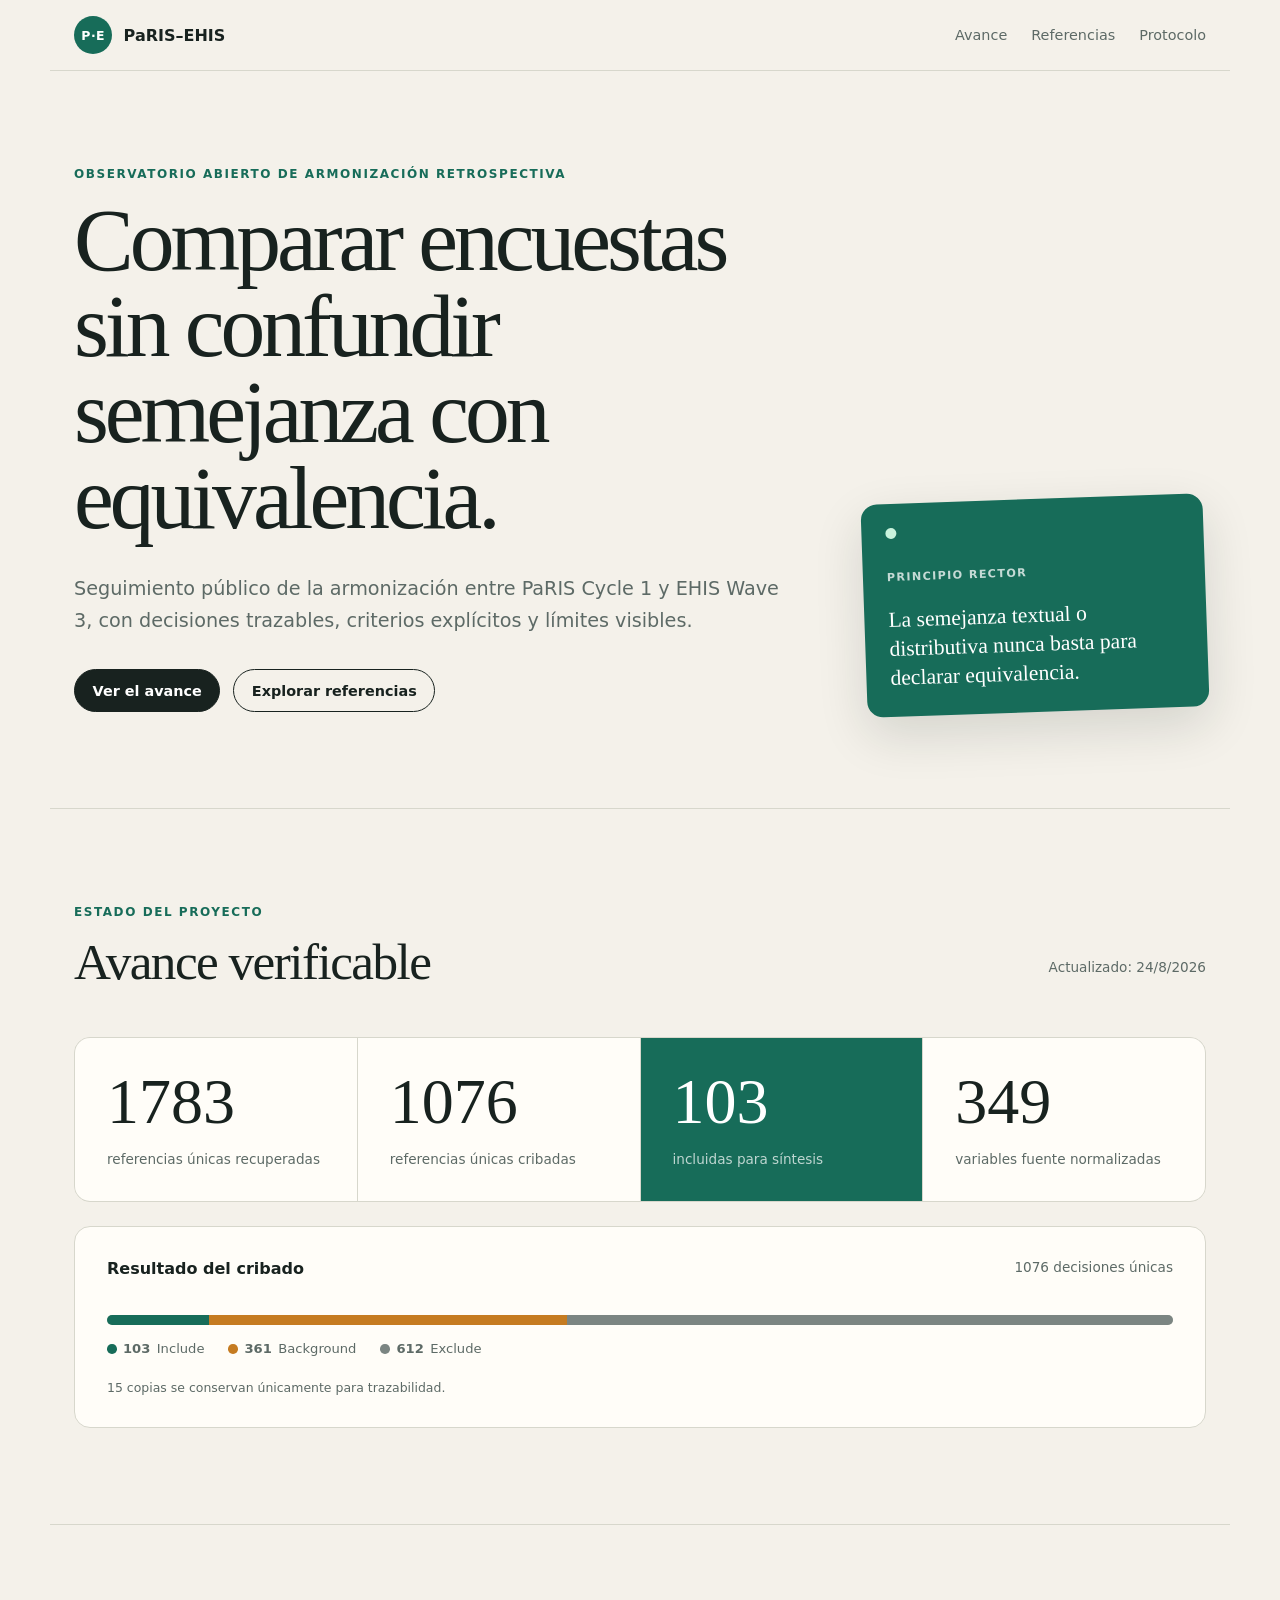
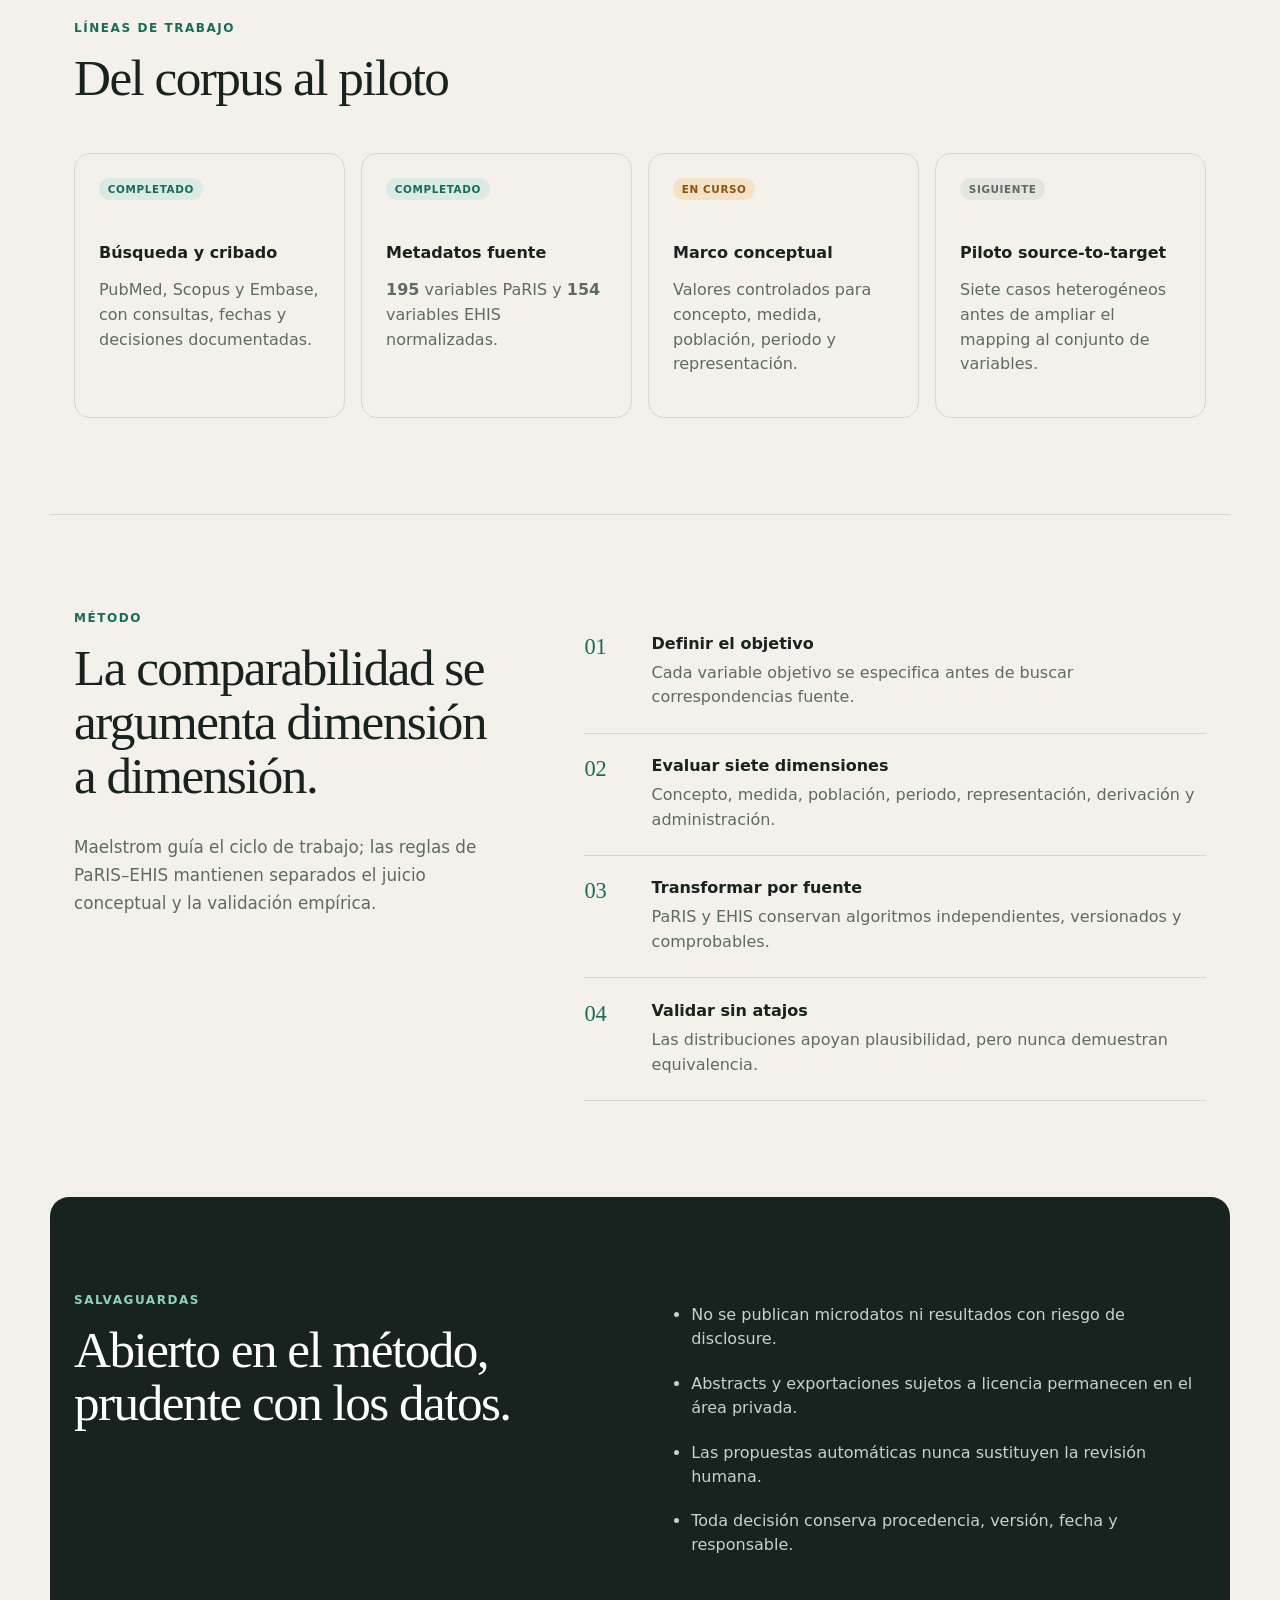
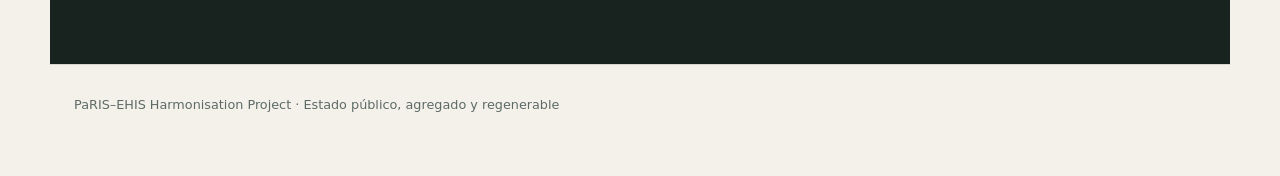
==== website/index.html @ a45a27b6 "feat: integrate multidatabase screening and review portal" ====
<!doctype html>
<html lang="es">
<head>
  <meta charset="utf-8">
  <meta name="viewport" content="width=device-width, initial-scale=1">
  <meta name="description" content="Avance público del proyecto de armonización retrospectiva PaRIS–EHIS.">
  <title>PaRIS–EHIS · Armonización retrospectiva</title>
  <link rel="icon" href="favicon.svg" type="image/svg+xml">
  <link rel="stylesheet" href="styles.css">
</head>
<body>
  <header class="site-header">
    <a class="brand" href="index.html" aria-label="PaRIS–EHIS, inicio">
      <span class="brand-mark">P·E</span>
      <span>PaRIS–EHIS</span>
    </a>
    <nav aria-label="Navegación principal">
      <a href="#avance">Avance</a>
      <a href="referencias.html">Referencias</a>
      <a href="protocolo.html">Protocolo</a>
    </nav>
  </header>

  <main>
    <section class="hero">
      <div>
        <p class="eyebrow">Observatorio abierto de armonización retrospectiva</p>
        <h1>Comparar encuestas sin confundir semejanza con equivalencia.</h1>
        <p class="lead">Seguimiento público de la armonización entre PaRIS Cycle 1 y EHIS Wave 3, con decisiones trazables, criterios explícitos y límites visibles.</p>
        <div class="hero-actions">
          <a class="button primary" href="#avance">Ver el avance</a>
          <a class="button secondary" href="referencias.html">Explorar referencias</a>
        </div>
      </div>
      <aside class="principle-card" aria-label="Principio rector">
        <span class="status-dot" aria-hidden="true"></span>
        <p class="card-label">Principio rector</p>
        <p>La semejanza textual o distributiva nunca basta para declarar equivalencia.</p>
      </aside>
    </section>

    <section class="section" id="avance">
      <div class="section-heading">
        <div>
          <p class="eyebrow">Estado del proyecto</p>
          <h2>Avance verificable</h2>
        </div>
        <p class="updated">Actualizado: <time id="updated">—</time></p>
      </div>

      <div class="metric-grid">
        <article class="metric"><span id="retrieved">—</span><p>referencias únicas recuperadas</p></article>
        <article class="metric"><span id="screened">—</span><p>referencias únicas cribadas</p></article>
        <article class="metric accent"><span id="included">—</span><p>incluidas para síntesis</p></article>
        <article class="metric"><span id="metadata-total">—</span><p>variables fuente normalizadas</p></article>
      </div>

      <article class="flow-card">
        <div class="flow-header">
          <h3>Resultado del cribado</h3>
          <span id="screening-total">—</span>
        </div>
        <div class="bar" role="img" aria-label="Distribución de decisiones">
          <span id="bar-include" class="bar-include"></span><span id="bar-background" class="bar-background"></span><span id="bar-exclude" class="bar-exclude"></span>
        </div>
        <div class="legend">
          <span><i class="include"></i><strong id="include-count">—</strong> Include</span>
          <span><i class="background"></i><strong id="background-count">—</strong> Background</span>
          <span><i class="exclude"></i><strong id="exclude-count">—</strong> Exclude</span>
        </div>
        <p class="fine-print"><span id="duplicate-count">—</span> copias se conservan únicamente para trazabilidad.</p>
      </article>
    </section>

    <section class="section">
      <div class="section-heading">
        <div>
          <p class="eyebrow">Líneas de trabajo</p>
          <h2>Del corpus al piloto</h2>
        </div>
      </div>
      <div class="workstreams">
        <article><span class="tag done">Completado</span><h3>Búsqueda y cribado</h3><p>PubMed, Scopus y Embase, con consultas, fechas y decisiones documentadas.</p></article>
        <article><span class="tag done">Completado</span><h3>Metadatos fuente</h3><p><strong id="paris-vars">—</strong> variables PaRIS y <strong id="ehis-vars">—</strong> variables EHIS normalizadas.</p></article>
        <article><span class="tag active">En curso</span><h3>Marco conceptual</h3><p>Valores controlados para concepto, medida, población, periodo y representación.</p></article>
        <article><span class="tag next">Siguiente</span><h3>Piloto source-to-target</h3><p>Siete casos heterogéneos antes de ampliar el mapping al conjunto de variables.</p></article>
      </div>
    </section>

    <section class="section split-section">
      <div>
        <p class="eyebrow">Método</p>
        <h2>La comparabilidad se argumenta dimensión a dimensión.</h2>
        <p class="lead compact">Maelstrom guía el ciclo de trabajo; las reglas de PaRIS–EHIS mantienen separados el juicio conceptual y la validación empírica.</p>
      </div>
      <ol class="method-list">
        <li><span>01</span><div><h3>Definir el objetivo</h3><p>Cada variable objetivo se especifica antes de buscar correspondencias fuente.</p></div></li>
        <li><span>02</span><div><h3>Evaluar siete dimensiones</h3><p>Concepto, medida, población, periodo, representación, derivación y administración.</p></div></li>
        <li><span>03</span><div><h3>Transformar por fuente</h3><p>PaRIS y EHIS conservan algoritmos independientes, versionados y comprobables.</p></div></li>
        <li><span>04</span><div><h3>Validar sin atajos</h3><p>Las distribuciones apoyan plausibilidad, pero nunca demuestran equivalencia.</p></div></li>
      </ol>
    </section>

    <section class="section safeguards">
      <div>
        <p class="eyebrow">Salvaguardas</p>
        <h2>Abierto en el método, prudente con los datos.</h2>
      </div>
      <ul>
        <li>No se publican microdatos ni resultados con riesgo de disclosure.</li>
        <li>Abstracts y exportaciones sujetos a licencia permanecen en el área privada.</li>
        <li>Las propuestas automáticas nunca sustituyen la revisión humana.</li>
        <li>Toda decisión conserva procedencia, versión, fecha y responsable.</li>
      </ul>
    </section>
  </main>

  <footer>PaRIS–EHIS Harmonisation Project · Estado público, agregado y regenerable</footer>
  <script src="app.js"></script>
</body>
</html>
---- website/styles.css ----
:root {
  --ink: #18221f;
  --muted: #5d6a66;
  --paper: #f4f1ea;
  --surface: #fffdf8;
  --line: #d7d7cc;
  --green: #176c59;
  --green-soft: #d9ebe4;
  --amber: #c57b21;
  --slate: #7b8582;
  --max: 1180px;
}
* { box-sizing: border-box; }
html { scroll-behavior: smooth; }
body { margin: 0; color: var(--ink); background: var(--paper); font-family: Inter, ui-sans-serif, system-ui, -apple-system, BlinkMacSystemFont, "Segoe UI", sans-serif; }
a { color: inherit; }
.site-header { position: sticky; top: 0; z-index: 10; display: flex; align-items: center; justify-content: space-between; max-width: var(--max); margin: 0 auto; padding: 1rem 1.5rem; background: rgb(244 241 234 / .94); backdrop-filter: blur(12px); border-bottom: 1px solid var(--line); }
.brand { display: flex; gap: .7rem; align-items: center; font-weight: 750; text-decoration: none; }
.brand-mark { display: grid; place-items: center; width: 2.4rem; aspect-ratio: 1; color: white; background: var(--green); border-radius: 50%; font-size: .78rem; letter-spacing: .04em; }
nav { display: flex; gap: 1.5rem; }
nav a { color: var(--muted); text-decoration: none; font-size: .9rem; }
nav a:hover, nav a:focus-visible { color: var(--green); }
nav a[aria-current="page"] { color: var(--green); font-weight: 750; }
main, footer { max-width: var(--max); margin: 0 auto; }
.hero { min-height: 640px; display: grid; grid-template-columns: minmax(0, 1.7fr) minmax(260px, .8fr); gap: 4rem; align-items: center; padding: 6rem 1.5rem; }
.eyebrow { margin: 0 0 1rem; color: var(--green); font-size: .75rem; font-weight: 800; letter-spacing: .13em; text-transform: uppercase; }
h1 { max-width: 850px; margin: 0; font-family: Georgia, "Times New Roman", serif; font-size: clamp(3rem, 7vw, 6.7rem); font-weight: 500; line-height: .96; letter-spacing: -.045em; }
h2 { margin: 0; font-family: Georgia, "Times New Roman", serif; font-size: clamp(2.2rem, 4vw, 4rem); font-weight: 500; line-height: 1.05; letter-spacing: -.03em; }
h3 { margin: 0 0 .5rem; font-size: 1rem; }
.lead { max-width: 720px; margin: 2rem 0; color: var(--muted); font-size: 1.2rem; line-height: 1.65; }
.lead.compact { font-size: 1.05rem; }
.hero-actions { display: flex; gap: .8rem; flex-wrap: wrap; }
.button { padding: .8rem 1.1rem; border: 1px solid var(--ink); border-radius: 999px; font-size: .9rem; font-weight: 700; text-decoration: none; }
.button.primary { color: white; background: var(--ink); }
.button.secondary { background: transparent; }
.principle-card { align-self: end; padding: 1.5rem; background: var(--green); color: white; border-radius: 1rem; transform: rotate(-2deg); box-shadow: 0 18px 50px rgb(24 34 31 / .14); }
.principle-card p:last-child { margin-bottom: 0; font-family: Georgia, serif; font-size: 1.35rem; line-height: 1.35; }
.status-dot { display: block; width: .7rem; height: .7rem; background: #c9f3dd; border-radius: 50%; }
.card-label { margin-top: 2rem; font-size: .7rem; font-weight: 800; letter-spacing: .12em; text-transform: uppercase; opacity: .75; }
.section { padding: 6rem 1.5rem; border-top: 1px solid var(--line); }
.section-heading { display: flex; justify-content: space-between; align-items: end; gap: 2rem; margin-bottom: 3rem; }
.updated { color: var(--muted); font-size: .85rem; }
.metric-grid { display: grid; grid-template-columns: repeat(4, 1fr); gap: 1px; background: var(--line); border: 1px solid var(--line); border-radius: 1rem; overflow: hidden; }
.metric { padding: 2rem; background: var(--surface); }
.metric.accent { color: white; background: var(--green); }
.metric span { display: block; font-family: Georgia, serif; font-size: clamp(2.4rem, 5vw, 4.5rem); line-height: 1; }
.metric p { margin: 1rem 0 0; color: var(--muted); font-size: .85rem; line-height: 1.4; }
.metric.accent p { color: rgb(255 255 255 / .72); }
.flow-card { margin-top: 1.5rem; padding: 2rem; background: var(--surface); border: 1px solid var(--line); border-radius: 1rem; }
.flow-header, .legend { display: flex; justify-content: space-between; gap: 1rem; flex-wrap: wrap; }
.flow-header span { color: var(--muted); font-size: .85rem; }
.bar { display: flex; height: .65rem; margin: 1.8rem 0 1rem; overflow: hidden; background: var(--line); border-radius: 999px; }
.bar span { display: block; height: 100%; }
.bar-include { background: var(--green); }.bar-background { background: var(--amber); }.bar-exclude { background: var(--slate); }
.legend { justify-content: flex-start; gap: 1.5rem; color: var(--muted); font-size: .82rem; }
.legend span { display: flex; align-items: center; gap: .4rem; }.legend i { width: .6rem; height: .6rem; border-radius: 50%; }.legend .include { background: var(--green); }.legend .background { background: var(--amber); }.legend .exclude { background: var(--slate); }
.fine-print { margin: 1.5rem 0 0; color: var(--muted); font-size: .78rem; }
.workstreams { display: grid; grid-template-columns: repeat(4, 1fr); gap: 1rem; margin-top: 1.5rem; }
.strategy-list { display: grid; gap: 1rem; margin-top: 2rem; }
.strategy-card { padding: 1.5rem; background: var(--surface); border: 1px solid var(--line); border-radius: 1rem; }
.strategy-meta { display: flex; gap: .6rem; flex-wrap: wrap; margin-bottom: 1rem; color: var(--muted); font-size: .75rem; }
.strategy-card code { display: block; overflow-x: auto; padding: 1rem; background: #eef0eb; border-radius: .65rem; white-space: pre-wrap; color: #26342f; line-height: 1.5; }
.search-box { display: grid; gap: .4rem; color: var(--muted); font-size: .75rem; }
.search-box input { min-width: 260px; padding: .75rem 1rem; color: var(--ink); background: var(--surface); border: 1px solid var(--line); border-radius: 999px; font: inherit; }
.reference-controls { display: flex; gap: 1rem; align-items: end; flex-wrap: wrap; margin: 2rem 0; }
.reference-controls label { display: grid; gap: .4rem; color: var(--muted); font-size: .75rem; }
.reference-controls [hidden] { display: none; }
.reference-controls input, .reference-controls select { min-width: 190px; padding: .7rem .85rem; color: var(--ink); background: var(--surface); border: 1px solid var(--line); border-radius: .6rem; font: inherit; }
.reference-controls .search-control { flex: 1 1 340px; }
.reference-controls .search-control input { width: 100%; }
.reference-summary { margin: 1.5rem 0 .8rem; color: var(--muted); font-size: .85rem; }
.table-wrap { overflow-x: auto; background: var(--surface); border: 1px solid var(--line); border-radius: 1rem; }
table { width: 100%; border-collapse: collapse; }
th, td { padding: 1rem; text-align: left; vertical-align: top; border-bottom: 1px solid var(--line); }
th { color: var(--muted); font-size: .7rem; letter-spacing: .08em; text-transform: uppercase; }
td { font-size: .86rem; line-height: 1.45; }
td a { color: var(--green); text-underline-offset: .2em; }
.reference-row > td:first-child { width: 44%; }
.reference-meta { color: var(--muted); font-size: .78rem; }
.decision { display: inline-block; padding: .25rem .5rem; border-radius: 999px; font-size: .65rem; font-weight: 800; }
.decision.include { color: var(--green); background: var(--green-soft); }.decision.background { color: #8b520e; background: #f4e2c7; }.decision.exclude { color: #48524f; background: #e5e5df; }
.decision.pending { color: #5d6a66; background: #f0f0eb; border: 1px dashed #aeb5b1; }
.reference-page { padding: 0 1.5rem 5rem; }
.page-hero { padding: 5.5rem 0 4rem; border-bottom: 1px solid var(--line); }
.page-hero h1 { max-width: none; font-size: clamp(3.4rem, 7vw, 6rem); }
.reference-section { padding: 4rem 0 2rem; }
.reference-heading { margin-top: 4rem; }
.privacy-note { display: flex; align-items: center; justify-content: space-between; gap: 1.5rem; padding: 1.1rem 1.25rem; color: #25483f; background: var(--green-soft); border-radius: .8rem; }
.privacy-note > div { display: flex; align-items: baseline; gap: 1rem; }
.privacy-note strong { flex: 0 0 auto; font-size: .78rem; letter-spacing: .08em; text-transform: uppercase; }
.privacy-note span { color: #45645c; font-size: .86rem; line-height: 1.5; }
.access-button { flex: 0 0 auto; padding: .58rem .85rem; color: white; background: var(--green); border-radius: 999px; font-size: .75rem; font-weight: 750; text-decoration: none; }
.access-button:hover, .access-button:focus-visible { background: #115344; }
.review-feedback { min-height: 1.2rem; margin: -.35rem 0 .8rem; font-size: .82rem; }
.review-feedback.success { color: var(--green); }
.review-feedback.error { color: #9b342a; }
.review-row > td { padding: 0; background: #f7f6f0; }
.review-details > summary { display: flex; align-items: center; justify-content: space-between; gap: 1rem; padding: .72rem 1rem; color: var(--green); cursor: pointer; font-size: .75rem; font-weight: 760; list-style: none; }
.review-details > summary::-webkit-details-marker { display: none; }
.review-details > summary::before { content: "+"; width: 1rem; font-family: Georgia, serif; font-size: 1.1rem; line-height: 1; }
.review-details[open] > summary::before { content: "−"; }
.review-details > summary > span:first-of-type { margin-right: auto; }
.review-panel { display: grid; grid-template-columns: minmax(0, 1.15fr) minmax(320px, .85fr); gap: 1px; background: var(--line); border-top: 1px solid var(--line); }
.abstract-block, .review-form { min-width: 0; padding: 1.5rem; background: var(--surface); }
.review-kicker { margin: 0 0 .45rem; color: var(--green); font-size: .65rem; font-weight: 800; letter-spacing: .1em; text-transform: uppercase; }
.abstract-block h3, .review-form h3 { font-family: Georgia, "Times New Roman", serif; font-size: 1.15rem; font-weight: 500; line-height: 1.35; }
.abstract-text { margin: 1.25rem 0 0; color: #36433f; font-family: Georgia, "Times New Roman", serif; font-size: 1rem; line-height: 1.7; white-space: pre-wrap; }
.review-form { display: grid; align-content: start; gap: 1.15rem; }
.review-form-heading { display: flex; align-items: start; justify-content: space-between; gap: 1rem; }
.revision-note { max-width: 12rem; color: var(--muted); font-size: .68rem; line-height: 1.45; text-align: right; }
.review-form fieldset { min-width: 0; margin: 0; padding: 0; border: 0; }
.review-form legend, .review-form > label { display: grid; gap: .45rem; width: 100%; color: var(--muted); font-size: .7rem; font-weight: 700; }
.decision-options { display: grid; grid-template-columns: repeat(3, 1fr); gap: .45rem; margin-top: .45rem; }
.decision-option { position: relative; cursor: pointer; }
.decision-option input { position: absolute; width: 1px; height: 1px; opacity: 0; }
.decision-option span { display: block; padding: .6rem .45rem; color: var(--muted); background: #f0f0eb; border: 1px solid var(--line); border-radius: .55rem; font-size: .7rem; font-weight: 800; text-align: center; }
.decision-option input:focus-visible + span { outline: 2px solid var(--green); outline-offset: 2px; }
.decision-option.include input:checked + span { color: var(--green); background: var(--green-soft); border-color: #8ebfae; }
.decision-option.background input:checked + span { color: #8b520e; background: #f4e2c7; border-color: #d7ad76; }
.decision-option.exclude input:checked + span { color: #36423e; background: #dde1de; border-color: #9ba6a2; }
.review-form select, .review-form textarea { width: 100%; padding: .7rem .75rem; color: var(--ink); background: #fff; border: 1px solid var(--line); border-radius: .55rem; font: inherit; font-size: .8rem; }
.review-form textarea { resize: vertical; line-height: 1.45; }
.review-actions { display: flex; align-items: center; justify-content: space-between; gap: 1rem; }
.form-status { color: var(--muted); font-size: .72rem; }
.review-actions button { padding: .65rem .85rem; color: white; background: var(--green); border: 0; border-radius: 999px; cursor: pointer; font: inherit; font-size: .72rem; font-weight: 800; }
.review-actions button:hover, .review-actions button:focus-visible { background: #115344; }
.review-actions button:disabled { cursor: wait; opacity: .6; }
.pagination { display: flex; align-items: center; justify-content: center; gap: 1rem; margin-top: 1.4rem; color: var(--muted); font-size: .82rem; }
.pagination button { padding: .55rem .9rem; color: var(--ink); background: var(--surface); border: 1px solid var(--line); border-radius: 999px; font: inherit; font-weight: 700; cursor: pointer; }
.pagination button:disabled { cursor: default; opacity: .4; }
.protocol-section { background: #e9ede7; border-radius: 1.2rem; }
.protocol-grid { display: grid; grid-template-columns: repeat(2, 1fr); gap: 1px; overflow: hidden; background: var(--line); border: 1px solid var(--line); border-radius: 1rem; }
.protocol-grid article { padding: 1.5rem; background: var(--surface); }
.protocol-grid article > span { display: block; margin-bottom: 1.5rem; color: var(--green); font-family: Georgia, serif; font-size: 1.5rem; }
.protocol-grid p { margin-bottom: 0; color: var(--muted); line-height: 1.55; }
.protocol-grid code { font-size: .75rem; }
.protocol-note { margin-top: 1rem; padding: 1.25rem 1.5rem; color: white; background: var(--green); border-radius: .8rem; line-height: 1.55; }
.workstreams article { min-height: 210px; padding: 1.5rem; background: transparent; border: 1px solid var(--line); border-radius: 1rem; }
.workstreams h3 { margin-top: 2.7rem; }.workstreams p, .roadmap p, .method-list p { color: var(--muted); line-height: 1.55; }
.tag { display: inline-block; padding: .3rem .55rem; border-radius: 999px; font-size: .65rem; font-weight: 800; text-transform: uppercase; letter-spacing: .06em; }.tag.done { color: var(--green); background: var(--green-soft); }.tag.active { color: #8b520e; background: #f4e2c7; }.tag.next { color: var(--muted); background: #e5e5df; }
.split-section { display: grid; grid-template-columns: .8fr 1.2fr; gap: 6rem; }
.method-list { list-style: none; margin: 0; padding: 0; }.method-list li { display: grid; grid-template-columns: 3rem 1fr; gap: 1.2rem; padding: 1.4rem 0; border-bottom: 1px solid var(--line); }.method-list li > span { color: var(--green); font-family: Georgia, serif; font-size: 1.4rem; }.method-list p { margin: 0; }
.roadmap { margin-top: 3rem; }.roadmap article { display: grid; grid-template-columns: 4rem minmax(0,1fr); gap: 1.5rem; padding: 2rem 0; border-top: 1px solid var(--line); }.roadmap article > span { font-family: Georgia, serif; font-size: 3rem; color: var(--green); }.roadmap p { max-width: 720px; margin: 0; }
.safeguards { display: grid; grid-template-columns: 1fr 1fr; gap: 4rem; color: white; background: var(--ink); border: 0; border-radius: 1.2rem 1.2rem 0 0; }.safeguards .eyebrow { color: #8dd3ba; }.safeguards ul { margin: 0; padding-left: 1.2rem; }.safeguards li { padding: .65rem 0; color: #c8d1ce; line-height: 1.5; }
footer { padding: 2rem 1.5rem 4rem; color: var(--muted); font-size: .8rem; border-top: 1px solid var(--line); }
@media (max-width: 850px) { .hero, .split-section, .safeguards, .review-panel { grid-template-columns: 1fr; }.hero { min-height: auto; gap: 2rem; padding-top: 4rem; }.principle-card { transform: none; }.metric-grid, .workstreams { grid-template-columns: repeat(2, 1fr); }.split-section { gap: 2rem; } }
@media (max-width: 620px) { .site-header { align-items: flex-start; flex-direction: column; gap: .7rem; }.site-header nav { width: 100%; justify-content: space-between; gap: .8rem; }.privacy-note, .privacy-note > div { align-items: flex-start; flex-direction: column; gap: .55rem; }.page-hero { padding-top: 4rem; } }
@media (max-width: 520px) { h1 { font-size: 3.1rem; }.metric-grid, .workstreams, .protocol-grid { grid-template-columns: 1fr; }.section-heading { align-items: start; flex-direction: column; }.section { padding-block: 4rem; }.review-form-heading, .review-actions { align-items: stretch; flex-direction: column; }.revision-note { max-width: none; text-align: left; }.decision-options { grid-template-columns: 1fr; }.review-actions button { width: 100%; } }
@media (prefers-reduced-motion: reduce) { html { scroll-behavior: auto; } }
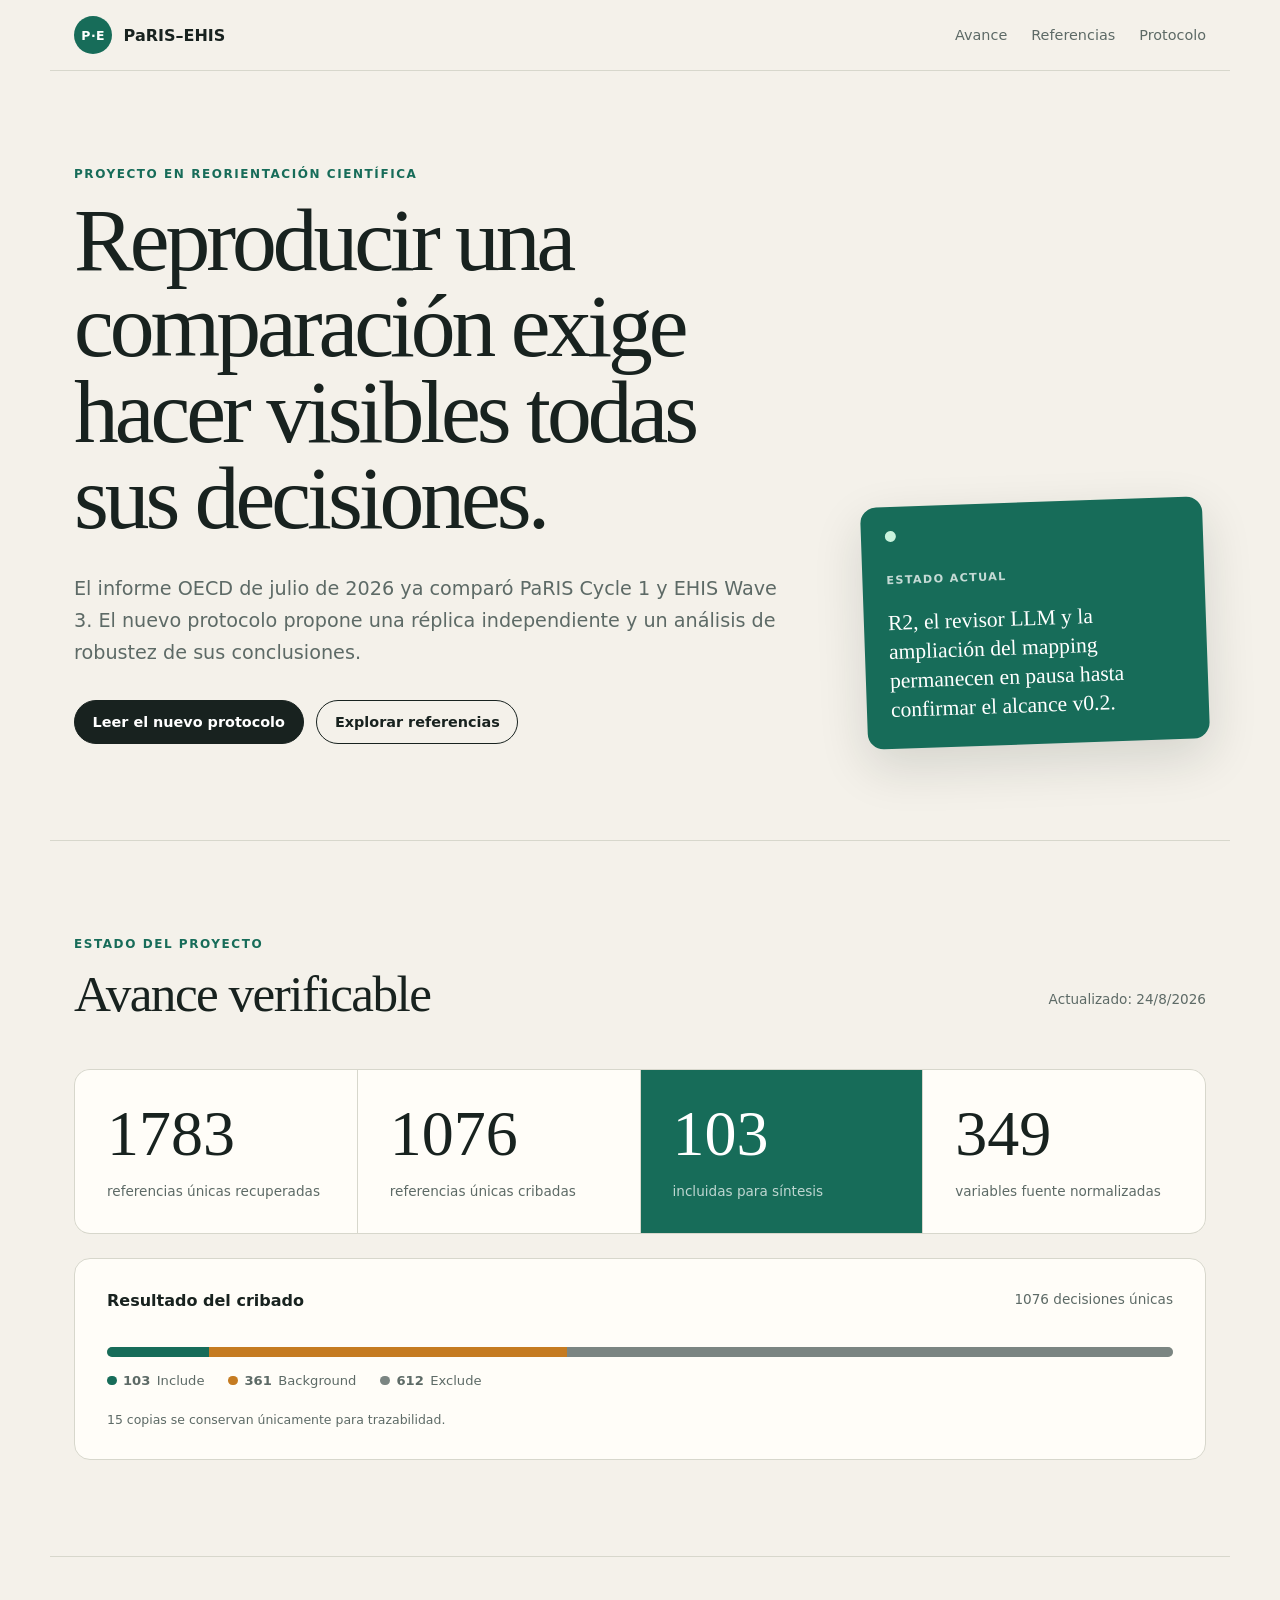
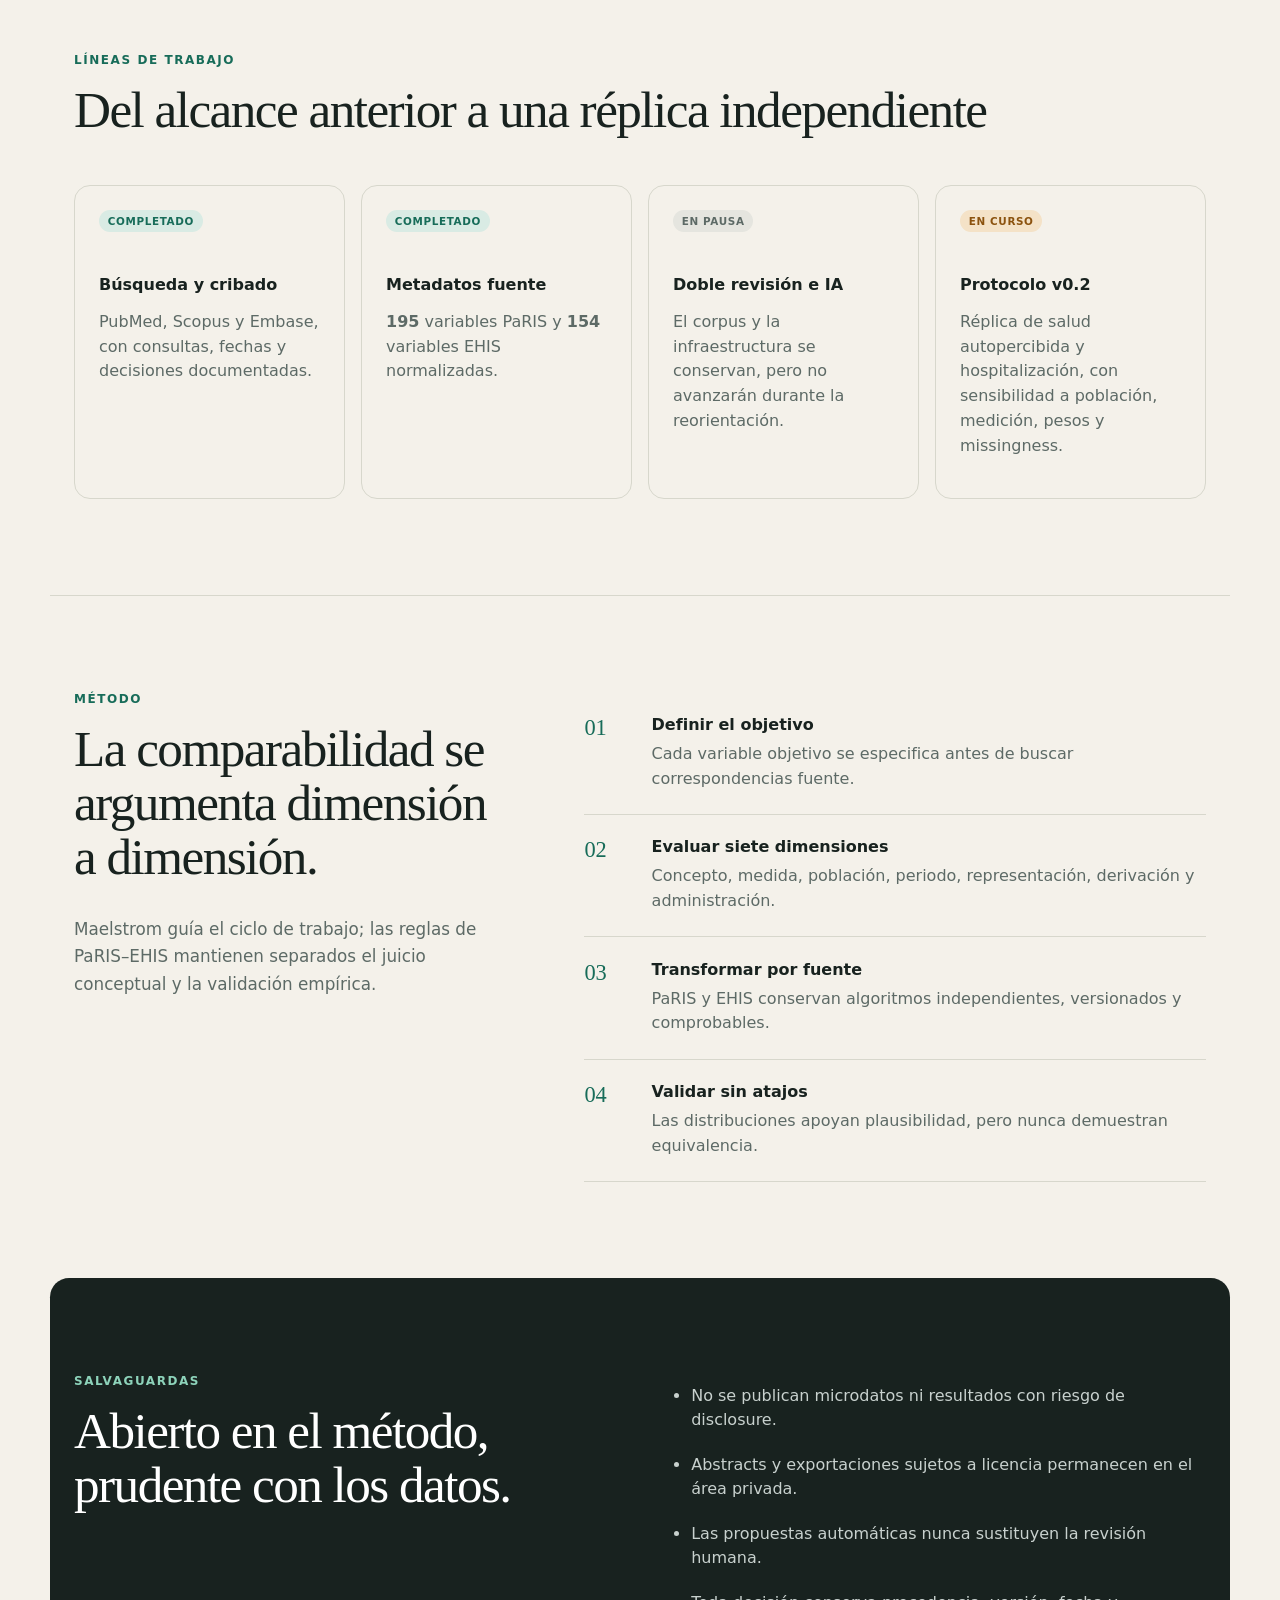
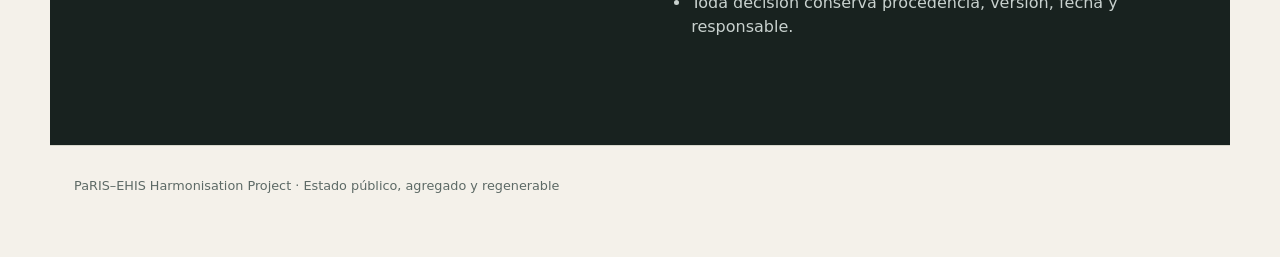
==== commit 995c680b: "feat: reorient protocol and organize repository" ====
--- a/website/index.html
+++ b/website/index.html
@@ -3,8 +3,8 @@
 <head>
   <meta charset="utf-8">
   <meta name="viewport" content="width=device-width, initial-scale=1">
-  <meta name="description" content="Avance público del proyecto de armonización retrospectiva PaRIS–EHIS.">
-  <title>PaRIS–EHIS · Armonización retrospectiva</title>
+  <meta name="description" content="Réplica y análisis de robustez de la comparación PaRIS–EHIS publicada por OECD en 2026.">
+  <title>PaRIS–EHIS · Réplica y robustez</title>
   <link rel="icon" href="favicon.svg" type="image/svg+xml">
   <link rel="stylesheet" href="styles.css">
 </head>
@@ -24,18 +24,18 @@
   <main>
     <section class="hero">
       <div>
-        <p class="eyebrow">Observatorio abierto de armonización retrospectiva</p>
-        <h1>Comparar encuestas sin confundir semejanza con equivalencia.</h1>
-        <p class="lead">Seguimiento público de la armonización entre PaRIS Cycle 1 y EHIS Wave 3, con decisiones trazables, criterios explícitos y límites visibles.</p>
+        <p class="eyebrow">Proyecto en reorientación científica</p>
+        <h1>Reproducir una comparación exige hacer visibles todas sus decisiones.</h1>
+        <p class="lead">El informe OECD de julio de 2026 ya comparó PaRIS Cycle 1 y EHIS Wave 3. El nuevo protocolo propone una réplica independiente y un análisis de robustez de sus conclusiones.</p>
         <div class="hero-actions">
-          <a class="button primary" href="#avance">Ver el avance</a>
+          <a class="button primary" href="protocolo.html">Leer el nuevo protocolo</a>
           <a class="button secondary" href="referencias.html">Explorar referencias</a>
         </div>
       </div>
       <aside class="principle-card" aria-label="Principio rector">
         <span class="status-dot" aria-hidden="true"></span>
-        <p class="card-label">Principio rector</p>
-        <p>La semejanza textual o distributiva nunca basta para declarar equivalencia.</p>
+        <p class="card-label">Estado actual</p>
+        <p>R2, el revisor LLM y la ampliación del mapping permanecen en pausa hasta confirmar el alcance v0.2.</p>
       </aside>
     </section>
 
@@ -76,14 +76,14 @@
       <div class="section-heading">
         <div>
           <p class="eyebrow">Líneas de trabajo</p>
-          <h2>Del corpus al piloto</h2>
+          <h2>Del alcance anterior a una réplica independiente</h2>
         </div>
       </div>
       <div class="workstreams">
         <article><span class="tag done">Completado</span><h3>Búsqueda y cribado</h3><p>PubMed, Scopus y Embase, con consultas, fechas y decisiones documentadas.</p></article>
         <article><span class="tag done">Completado</span><h3>Metadatos fuente</h3><p><strong id="paris-vars">—</strong> variables PaRIS y <strong id="ehis-vars">—</strong> variables EHIS normalizadas.</p></article>
-        <article><span class="tag active">En curso</span><h3>Marco conceptual</h3><p>Valores controlados para concepto, medida, población, periodo y representación.</p></article>
-        <article><span class="tag next">Siguiente</span><h3>Piloto source-to-target</h3><p>Siete casos heterogéneos antes de ampliar el mapping al conjunto de variables.</p></article>
+        <article><span class="tag next">En pausa</span><h3>Doble revisión e IA</h3><p>El corpus y la infraestructura se conservan, pero no avanzarán durante la reorientación.</p></article>
+        <article><span class="tag active">En curso</span><h3>Protocolo v0.2</h3><p>Réplica de salud autopercibida y hospitalización, con sensibilidad a población, medición, pesos y missingness.</p></article>
       </div>
     </section>
 
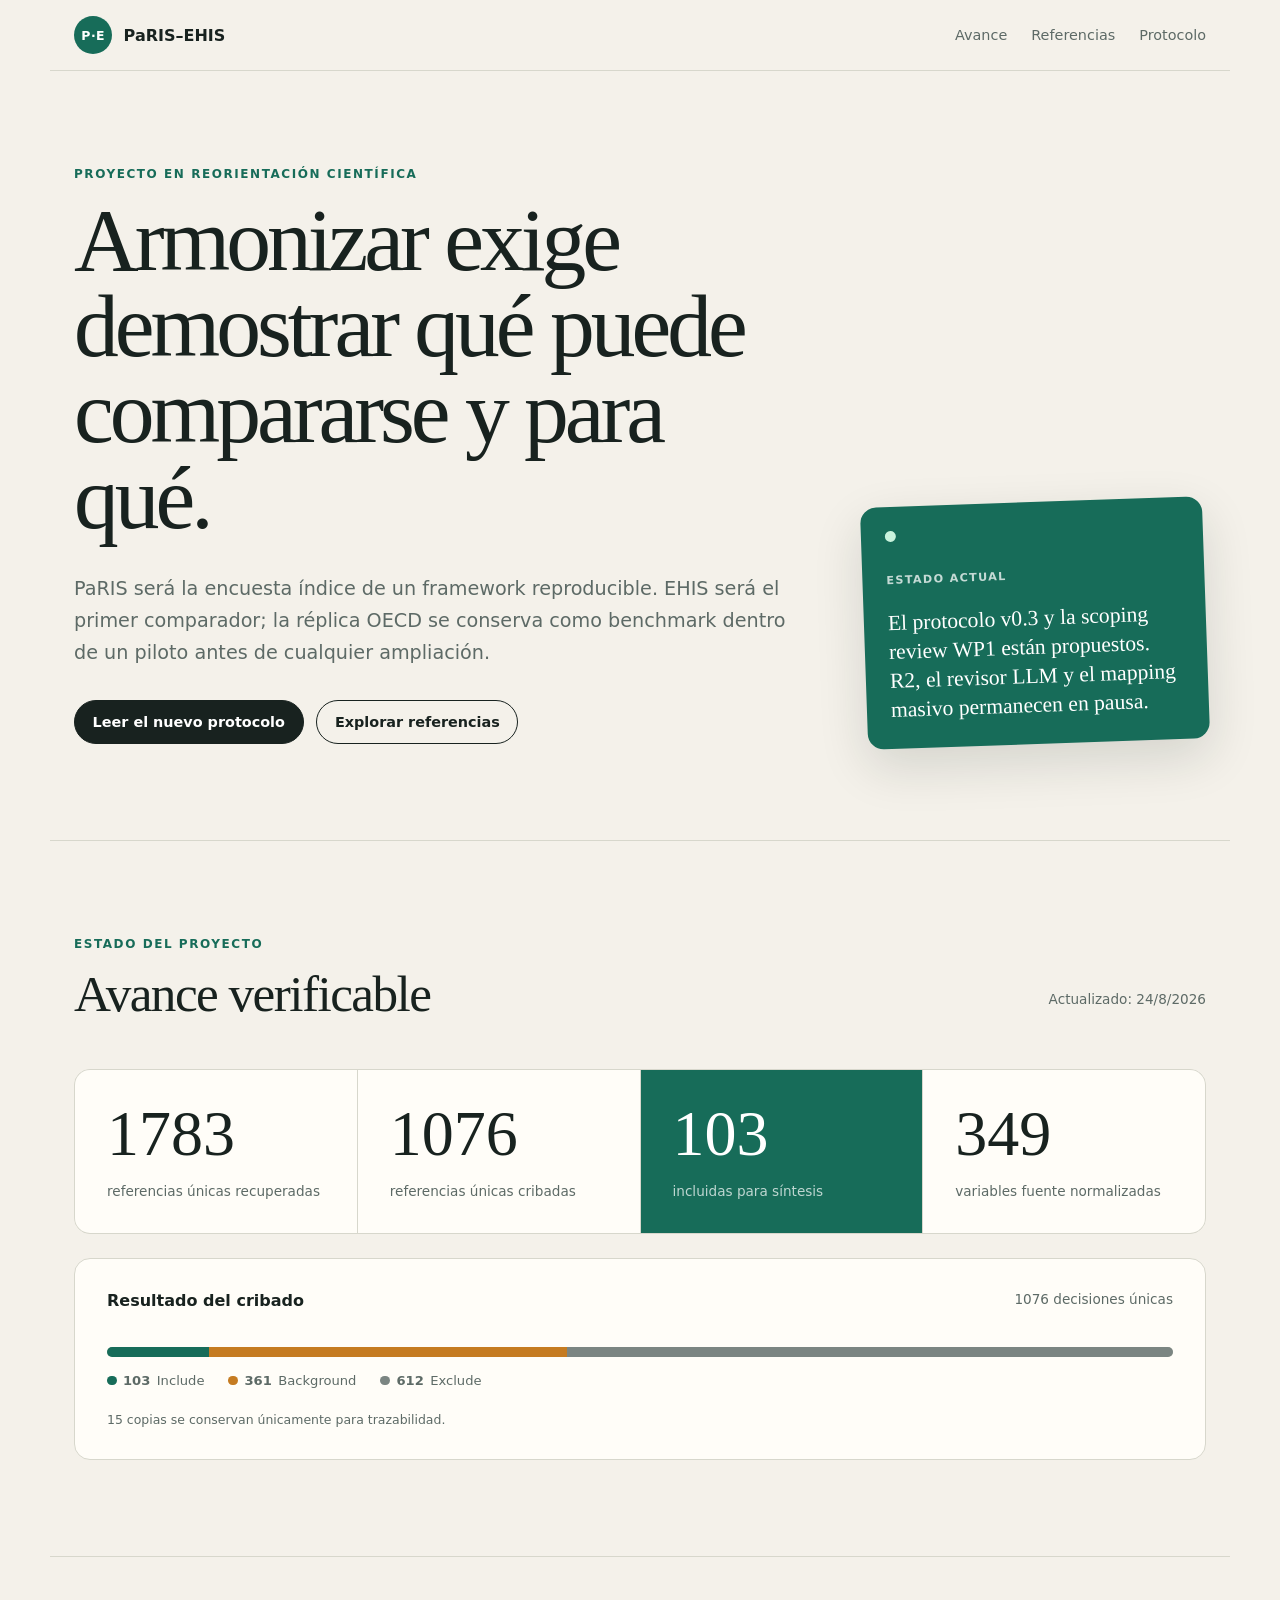
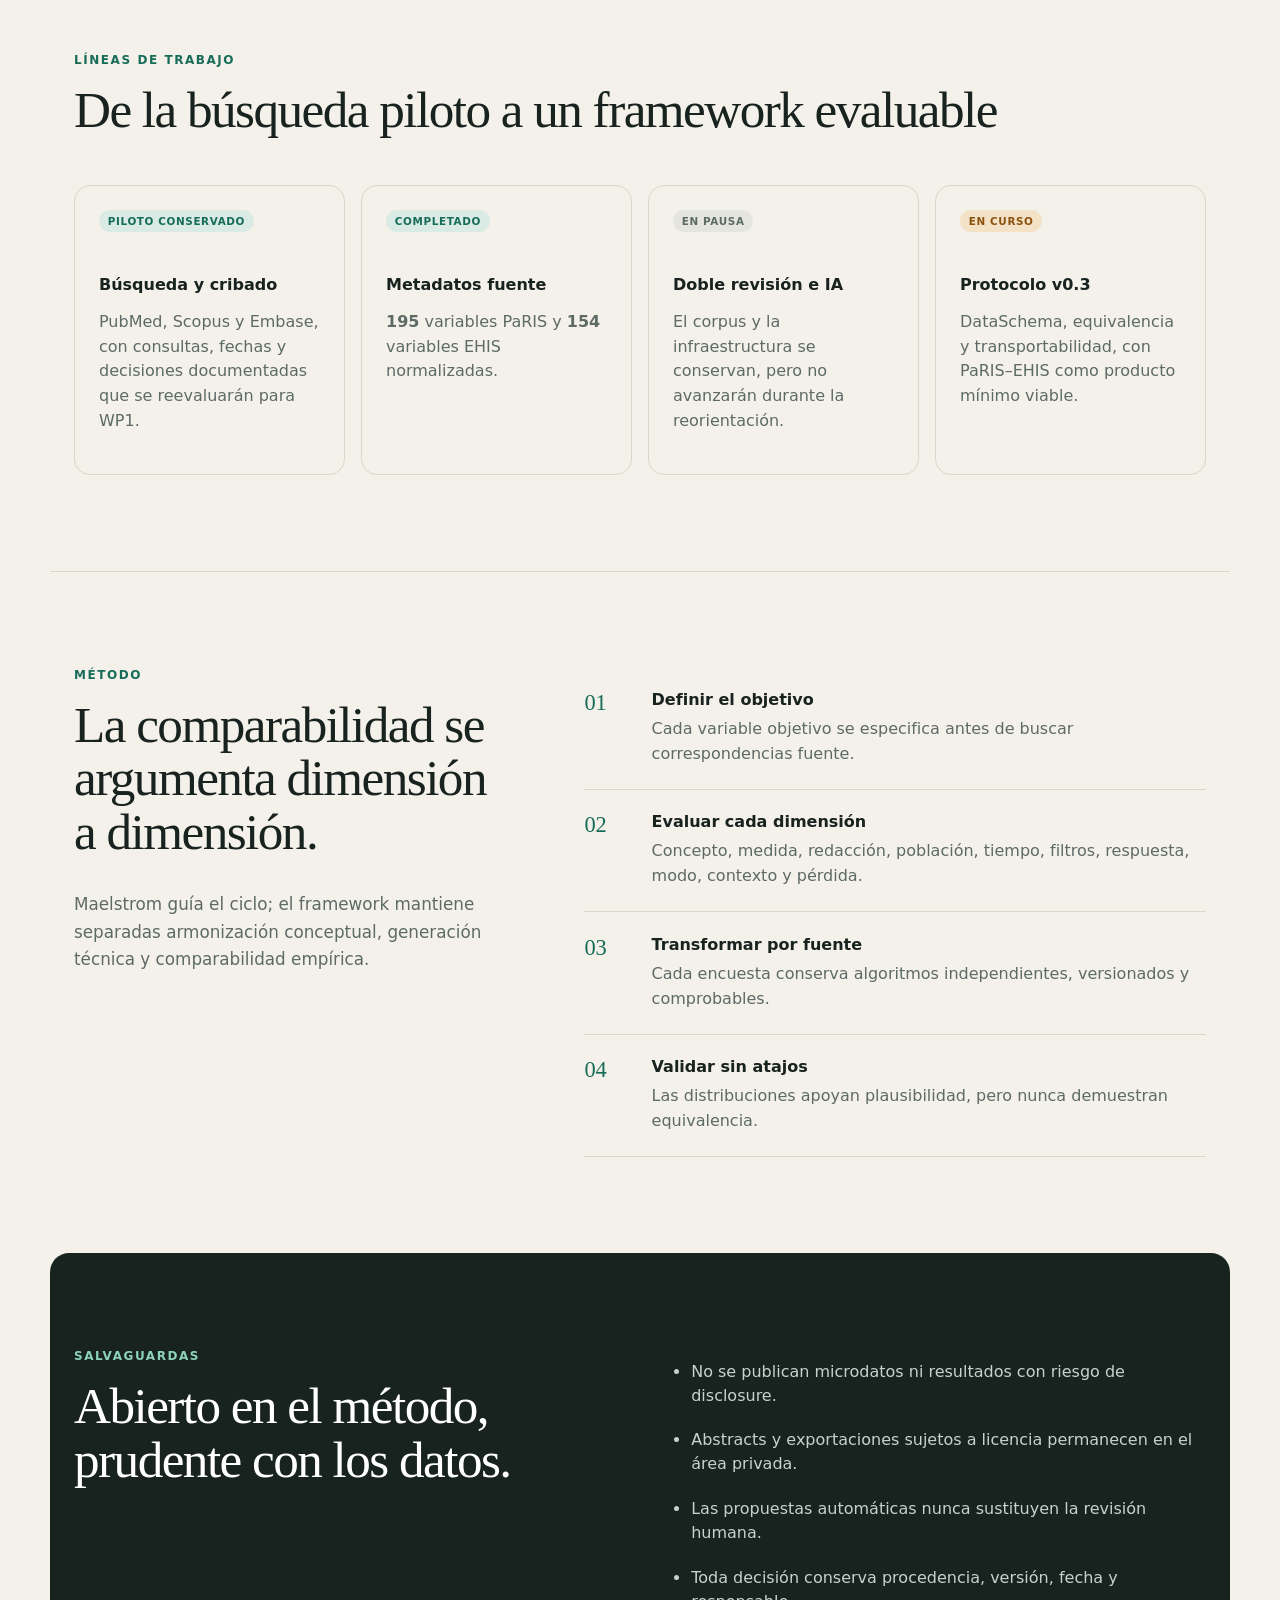
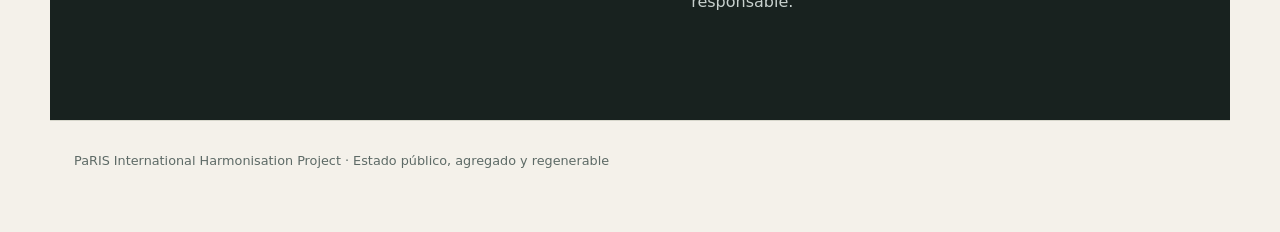
==== commit fe910613: "feat: implement systematic scoping search pipeline" ====
--- a/website/index.html
+++ b/website/index.html
@@ -3,8 +3,8 @@
 <head>
   <meta charset="utf-8">
   <meta name="viewport" content="width=device-width, initial-scale=1">
-  <meta name="description" content="Réplica y análisis de robustez de la comparación PaRIS–EHIS publicada por OECD en 2026.">
-  <title>PaRIS–EHIS · Réplica y robustez</title>
+  <meta name="description" content="Framework reproducible de armonización retrospectiva con PaRIS como encuesta índice.">
+  <title>PaRIS Harmonisation · Framework multifuente</title>
   <link rel="icon" href="favicon.svg" type="image/svg+xml">
   <link rel="stylesheet" href="styles.css">
 </head>
@@ -25,8 +25,8 @@
     <section class="hero">
       <div>
         <p class="eyebrow">Proyecto en reorientación científica</p>
-        <h1>Reproducir una comparación exige hacer visibles todas sus decisiones.</h1>
-        <p class="lead">El informe OECD de julio de 2026 ya comparó PaRIS Cycle 1 y EHIS Wave 3. El nuevo protocolo propone una réplica independiente y un análisis de robustez de sus conclusiones.</p>
+        <h1>Armonizar exige demostrar qué puede compararse y para qué.</h1>
+        <p class="lead">PaRIS será la encuesta índice de un framework reproducible. EHIS será el primer comparador; la réplica OECD se conserva como benchmark dentro de un piloto antes de cualquier ampliación.</p>
         <div class="hero-actions">
           <a class="button primary" href="protocolo.html">Leer el nuevo protocolo</a>
           <a class="button secondary" href="referencias.html">Explorar referencias</a>
@@ -35,7 +35,7 @@
       <aside class="principle-card" aria-label="Principio rector">
         <span class="status-dot" aria-hidden="true"></span>
         <p class="card-label">Estado actual</p>
-        <p>R2, el revisor LLM y la ampliación del mapping permanecen en pausa hasta confirmar el alcance v0.2.</p>
+        <p>El protocolo v0.3 y la scoping review WP1 están propuestos. R2, el revisor LLM y el mapping masivo permanecen en pausa.</p>
       </aside>
     </section>
 
@@ -76,14 +76,14 @@
       <div class="section-heading">
         <div>
           <p class="eyebrow">Líneas de trabajo</p>
-          <h2>Del alcance anterior a una réplica independiente</h2>
+          <h2>De la búsqueda piloto a un framework evaluable</h2>
         </div>
       </div>
       <div class="workstreams">
-        <article><span class="tag done">Completado</span><h3>Búsqueda y cribado</h3><p>PubMed, Scopus y Embase, con consultas, fechas y decisiones documentadas.</p></article>
+        <article><span class="tag done">Piloto conservado</span><h3>Búsqueda y cribado</h3><p>PubMed, Scopus y Embase, con consultas, fechas y decisiones documentadas que se reevaluarán para WP1.</p></article>
         <article><span class="tag done">Completado</span><h3>Metadatos fuente</h3><p><strong id="paris-vars">—</strong> variables PaRIS y <strong id="ehis-vars">—</strong> variables EHIS normalizadas.</p></article>
         <article><span class="tag next">En pausa</span><h3>Doble revisión e IA</h3><p>El corpus y la infraestructura se conservan, pero no avanzarán durante la reorientación.</p></article>
-        <article><span class="tag active">En curso</span><h3>Protocolo v0.2</h3><p>Réplica de salud autopercibida y hospitalización, con sensibilidad a población, medición, pesos y missingness.</p></article>
+        <article><span class="tag active">En curso</span><h3>Protocolo v0.3</h3><p>DataSchema, equivalencia y transportabilidad, con PaRIS–EHIS como producto mínimo viable.</p></article>
       </div>
     </section>
 
@@ -91,12 +91,12 @@
       <div>
         <p class="eyebrow">Método</p>
         <h2>La comparabilidad se argumenta dimensión a dimensión.</h2>
-        <p class="lead compact">Maelstrom guía el ciclo de trabajo; las reglas de PaRIS–EHIS mantienen separados el juicio conceptual y la validación empírica.</p>
+        <p class="lead compact">Maelstrom guía el ciclo; el framework mantiene separadas armonización conceptual, generación técnica y comparabilidad empírica.</p>
       </div>
       <ol class="method-list">
         <li><span>01</span><div><h3>Definir el objetivo</h3><p>Cada variable objetivo se especifica antes de buscar correspondencias fuente.</p></div></li>
-        <li><span>02</span><div><h3>Evaluar siete dimensiones</h3><p>Concepto, medida, población, periodo, representación, derivación y administración.</p></div></li>
-        <li><span>03</span><div><h3>Transformar por fuente</h3><p>PaRIS y EHIS conservan algoritmos independientes, versionados y comprobables.</p></div></li>
+        <li><span>02</span><div><h3>Evaluar cada dimensión</h3><p>Concepto, medida, redacción, población, tiempo, filtros, respuesta, modo, contexto y pérdida.</p></div></li>
+        <li><span>03</span><div><h3>Transformar por fuente</h3><p>Cada encuesta conserva algoritmos independientes, versionados y comprobables.</p></div></li>
         <li><span>04</span><div><h3>Validar sin atajos</h3><p>Las distribuciones apoyan plausibilidad, pero nunca demuestran equivalencia.</p></div></li>
       </ol>
     </section>
@@ -115,7 +115,7 @@
     </section>
   </main>
 
-  <footer>PaRIS–EHIS Harmonisation Project · Estado público, agregado y regenerable</footer>
+  <footer>PaRIS International Harmonisation Project · Estado público, agregado y regenerable</footer>
   <script src="app.js"></script>
 </body>
 </html>
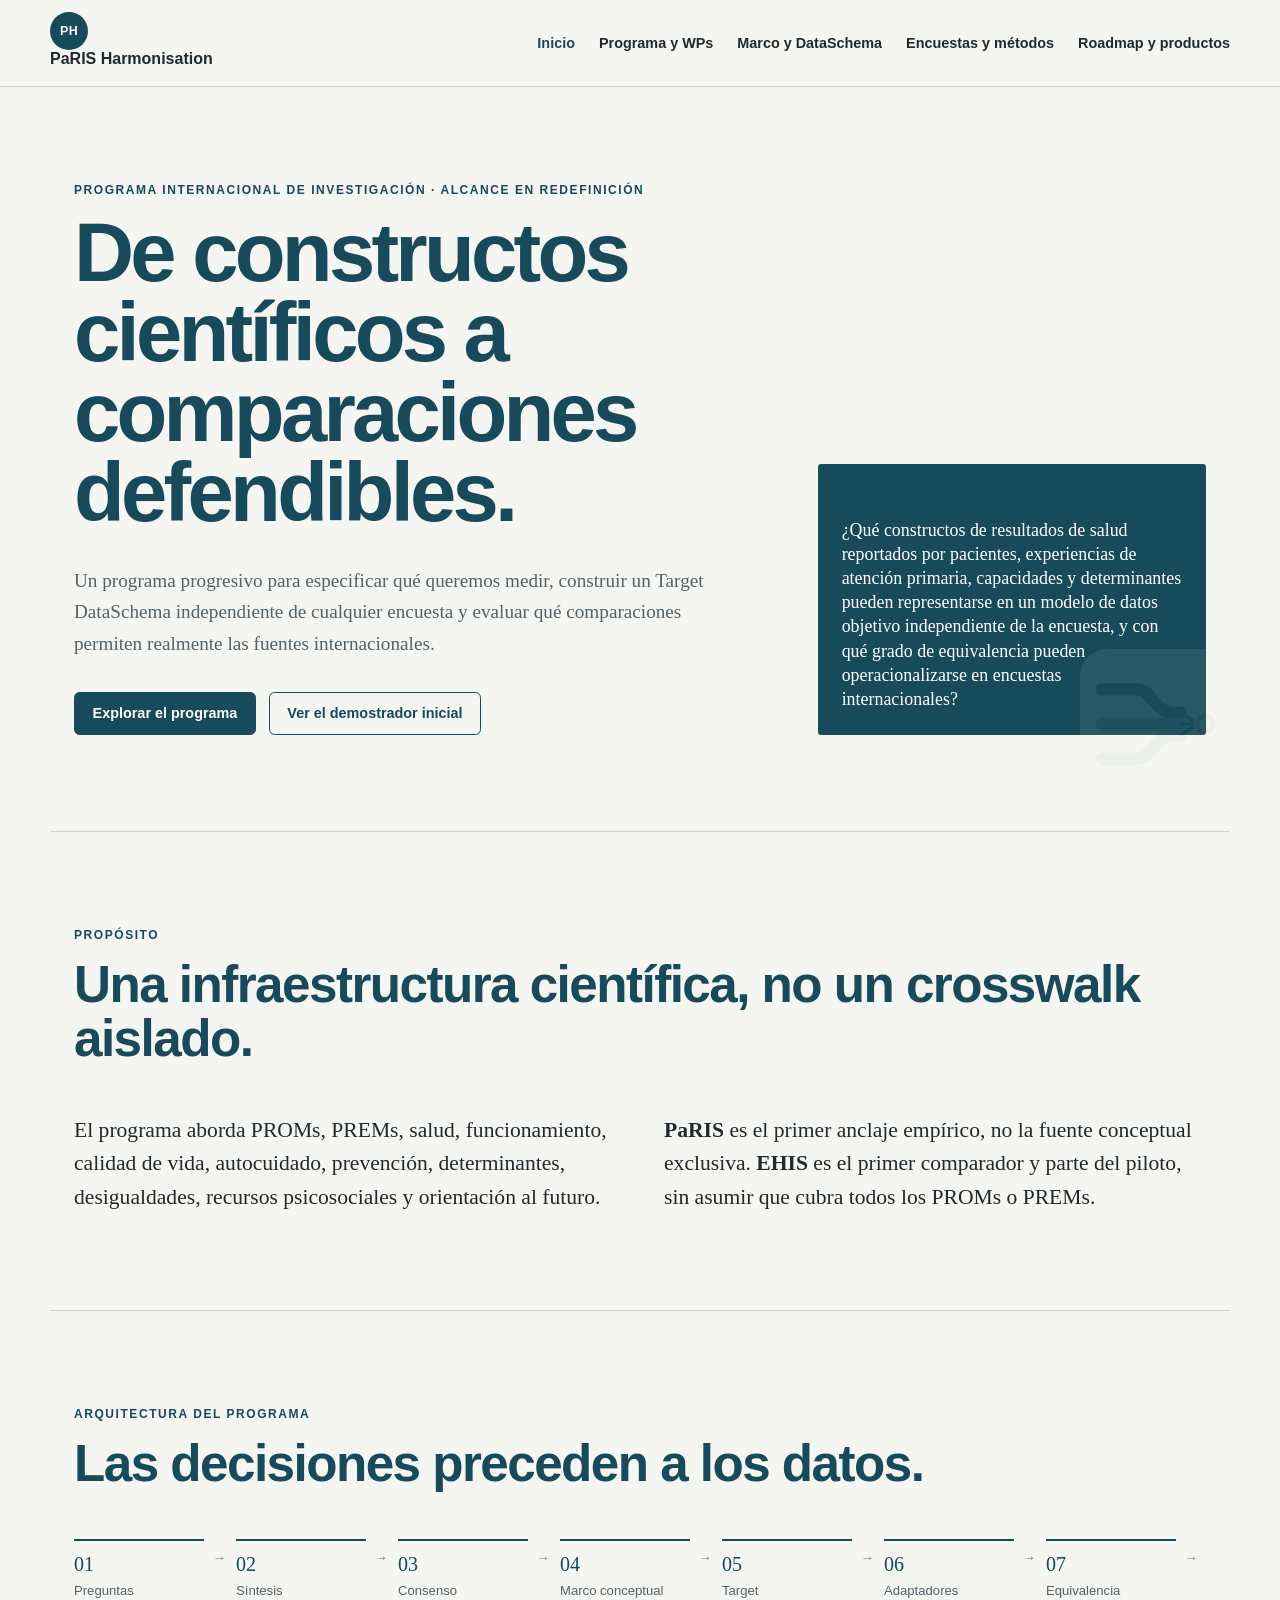
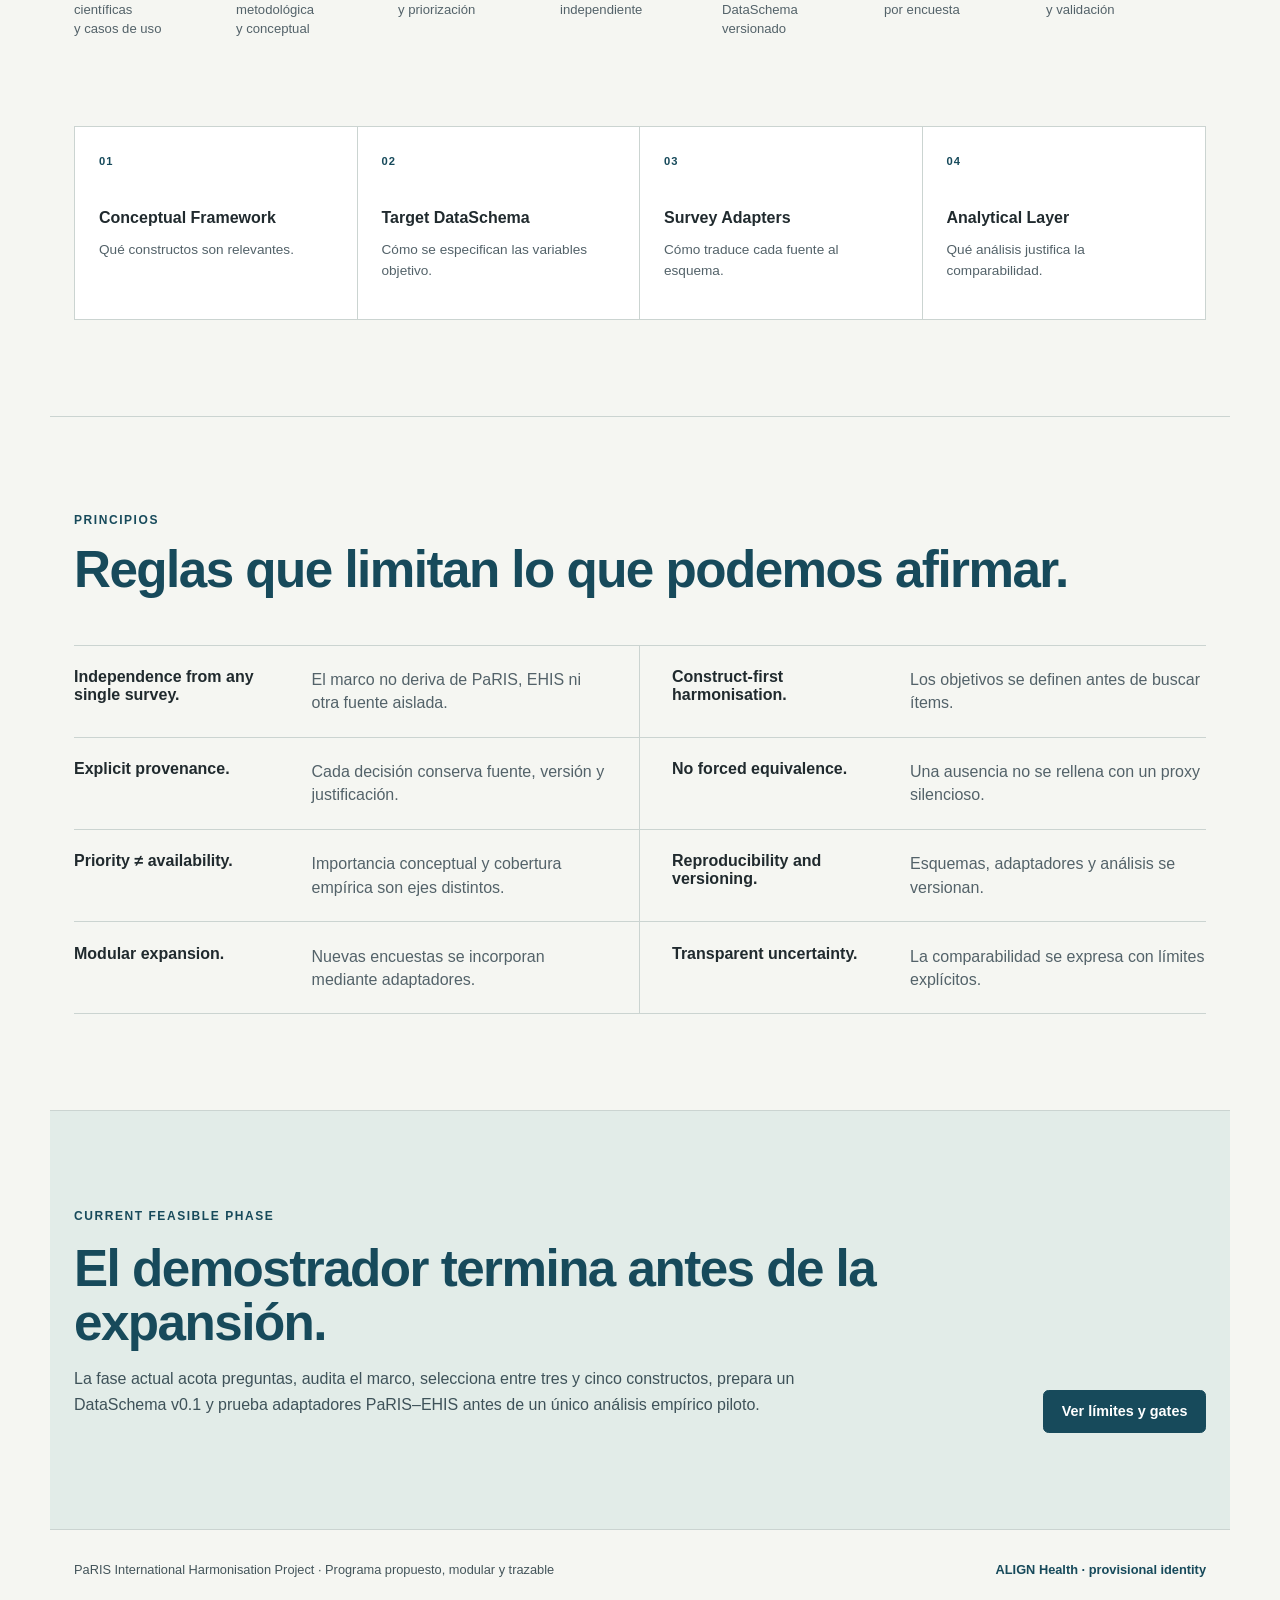
==== commit de297194: "post web y diseno" ====
--- a/website/index.html
+++ b/website/index.html
@@ -1,121 +1,10 @@
-<!doctype html>
-<html lang="es">
-<head>
-  <meta charset="utf-8">
-  <meta name="viewport" content="width=device-width, initial-scale=1">
-  <meta name="description" content="Framework reproducible de armonización retrospectiva con PaRIS como encuesta índice.">
-  <title>PaRIS Harmonisation · Framework multifuente</title>
-  <link rel="icon" href="favicon.svg" type="image/svg+xml">
-  <link rel="stylesheet" href="styles.css">
-</head>
-<body>
-  <header class="site-header">
-    <a class="brand" href="index.html" aria-label="PaRIS–EHIS, inicio">
-      <span class="brand-mark">P·E</span>
-      <span>PaRIS–EHIS</span>
-    </a>
-    <nav aria-label="Navegación principal">
-      <a href="#avance">Avance</a>
-      <a href="referencias.html">Referencias</a>
-      <a href="protocolo.html">Protocolo</a>
-    </nav>
-  </header>
-
-  <main>
-    <section class="hero">
-      <div>
-        <p class="eyebrow">Proyecto en reorientación científica</p>
-        <h1>Armonizar exige demostrar qué puede compararse y para qué.</h1>
-        <p class="lead">PaRIS será la encuesta índice de un framework reproducible. EHIS será el primer comparador; la réplica OECD se conserva como benchmark dentro de un piloto antes de cualquier ampliación.</p>
-        <div class="hero-actions">
-          <a class="button primary" href="protocolo.html">Leer el nuevo protocolo</a>
-          <a class="button secondary" href="referencias.html">Explorar referencias</a>
-        </div>
-      </div>
-      <aside class="principle-card" aria-label="Principio rector">
-        <span class="status-dot" aria-hidden="true"></span>
-        <p class="card-label">Estado actual</p>
-        <p>El protocolo v0.3 y la scoping review WP1 están propuestos. R2, el revisor LLM y el mapping masivo permanecen en pausa.</p>
-      </aside>
-    </section>
-
-    <section class="section" id="avance">
-      <div class="section-heading">
-        <div>
-          <p class="eyebrow">Estado del proyecto</p>
-          <h2>Avance verificable</h2>
-        </div>
-        <p class="updated">Actualizado: <time id="updated">—</time></p>
-      </div>
-
-      <div class="metric-grid">
-        <article class="metric"><span id="retrieved">—</span><p>referencias únicas recuperadas</p></article>
-        <article class="metric"><span id="screened">—</span><p>referencias únicas cribadas</p></article>
-        <article class="metric accent"><span id="included">—</span><p>incluidas para síntesis</p></article>
-        <article class="metric"><span id="metadata-total">—</span><p>variables fuente normalizadas</p></article>
-      </div>
-
-      <article class="flow-card">
-        <div class="flow-header">
-          <h3>Resultado del cribado</h3>
-          <span id="screening-total">—</span>
-        </div>
-        <div class="bar" role="img" aria-label="Distribución de decisiones">
-          <span id="bar-include" class="bar-include"></span><span id="bar-background" class="bar-background"></span><span id="bar-exclude" class="bar-exclude"></span>
-        </div>
-        <div class="legend">
-          <span><i class="include"></i><strong id="include-count">—</strong> Include</span>
-          <span><i class="background"></i><strong id="background-count">—</strong> Background</span>
-          <span><i class="exclude"></i><strong id="exclude-count">—</strong> Exclude</span>
-        </div>
-        <p class="fine-print"><span id="duplicate-count">—</span> copias se conservan únicamente para trazabilidad.</p>
-      </article>
-    </section>
-
-    <section class="section">
-      <div class="section-heading">
-        <div>
-          <p class="eyebrow">Líneas de trabajo</p>
-          <h2>De la búsqueda piloto a un framework evaluable</h2>
-        </div>
-      </div>
-      <div class="workstreams">
-        <article><span class="tag done">Piloto conservado</span><h3>Búsqueda y cribado</h3><p>PubMed, Scopus y Embase, con consultas, fechas y decisiones documentadas que se reevaluarán para WP1.</p></article>
-        <article><span class="tag done">Completado</span><h3>Metadatos fuente</h3><p><strong id="paris-vars">—</strong> variables PaRIS y <strong id="ehis-vars">—</strong> variables EHIS normalizadas.</p></article>
-        <article><span class="tag next">En pausa</span><h3>Doble revisión e IA</h3><p>El corpus y la infraestructura se conservan, pero no avanzarán durante la reorientación.</p></article>
-        <article><span class="tag active">En curso</span><h3>Protocolo v0.3</h3><p>DataSchema, equivalencia y transportabilidad, con PaRIS–EHIS como producto mínimo viable.</p></article>
-      </div>
-    </section>
-
-    <section class="section split-section">
-      <div>
-        <p class="eyebrow">Método</p>
-        <h2>La comparabilidad se argumenta dimensión a dimensión.</h2>
-        <p class="lead compact">Maelstrom guía el ciclo; el framework mantiene separadas armonización conceptual, generación técnica y comparabilidad empírica.</p>
-      </div>
-      <ol class="method-list">
-        <li><span>01</span><div><h3>Definir el objetivo</h3><p>Cada variable objetivo se especifica antes de buscar correspondencias fuente.</p></div></li>
-        <li><span>02</span><div><h3>Evaluar cada dimensión</h3><p>Concepto, medida, redacción, población, tiempo, filtros, respuesta, modo, contexto y pérdida.</p></div></li>
-        <li><span>03</span><div><h3>Transformar por fuente</h3><p>Cada encuesta conserva algoritmos independientes, versionados y comprobables.</p></div></li>
-        <li><span>04</span><div><h3>Validar sin atajos</h3><p>Las distribuciones apoyan plausibilidad, pero nunca demuestran equivalencia.</p></div></li>
-      </ol>
-    </section>
-
-    <section class="section safeguards">
-      <div>
-        <p class="eyebrow">Salvaguardas</p>
-        <h2>Abierto en el método, prudente con los datos.</h2>
-      </div>
-      <ul>
-        <li>No se publican microdatos ni resultados con riesgo de disclosure.</li>
-        <li>Abstracts y exportaciones sujetos a licencia permanecen en el área privada.</li>
-        <li>Las propuestas automáticas nunca sustituyen la revisión humana.</li>
-        <li>Toda decisión conserva procedencia, versión, fecha y responsable.</li>
-      </ul>
-    </section>
-  </main>
-
-  <footer>PaRIS International Harmonisation Project · Estado público, agregado y regenerable</footer>
-  <script src="app.js"></script>
-</body>
-</html>
+<!doctype html><html lang="es"><head><meta charset="utf-8"><meta name="viewport" content="width=device-width, initial-scale=1"><meta name="description" content="Programa internacional para armonizar resultados, experiencias, capacidades y determinantes reportados en encuestas de salud."><title>PaRIS Harmonisation · Programa de investigación</title><link rel="icon" href="favicon.svg" type="image/svg+xml"><link rel="stylesheet" href="styles.css"></head>
+<body><a class="skip-link" href="#contenido">Saltar al contenido</a>
+<header class="site-header"><a class="brand" href="index.html" aria-label="PaRIS Harmonisation, inicio"><span class="brand-mark">PH</span><span>PaRIS Harmonisation</span></a><nav aria-label="Navegación principal"><a aria-current="page" href="index.html">Inicio</a><a href="programa.html">Programa y WPs</a><a href="marco.html">Marco y DataSchema</a><a href="encuestas.html">Encuestas y métodos</a><a href="roadmap.html">Roadmap y productos</a></nav></header>
+<main id="contenido">
+<section class="hero programme-hero"><div><p class="eyebrow">Programa internacional de investigación · alcance en redefinición</p><h1>De constructos científicos a comparaciones defendibles.</h1><p class="lead">Un programa progresivo para especificar qué queremos medir, construir un Target DataSchema independiente de cualquier encuesta y evaluar qué comparaciones permiten realmente las fuentes internacionales.</p><div class="hero-actions"><a class="button primary" href="programa.html">Explorar el programa</a><a class="button secondary" href="roadmap.html#piloto">Ver el demostrador inicial</a></div></div><aside class="principle-card sober" aria-label="Pregunta marco"><p class="card-label">Pregunta marco · provisional</p><p>¿Qué constructos de resultados de salud reportados por pacientes, experiencias de atención primaria, capacidades y determinantes pueden representarse en un modelo de datos objetivo independiente de la encuesta, y con qué grado de equivalencia pueden operacionalizarse en encuestas internacionales?</p></aside></section>
+<section class="section purpose"><div class="section-heading"><div><p class="eyebrow">Propósito</p><h2>Una infraestructura científica, no un crosswalk aislado.</h2></div></div><div class="purpose-grid"><p>El programa aborda PROMs, PREMs, salud, funcionamiento, calidad de vida, autocuidado, prevención, determinantes, desigualdades, recursos psicosociales y orientación al futuro.</p><p><strong>PaRIS</strong> es el primer anclaje empírico, no la fuente conceptual exclusiva. <strong>EHIS</strong> es el primer comparador y parte del piloto, sin asumir que cubra todos los PROMs o PREMs.</p></div></section>
+<section class="section architecture-section"><div class="section-heading"><div><p class="eyebrow">Arquitectura del programa</p><h2>Las decisiones preceden a los datos.</h2></div></div><ol class="research-chain" aria-label="Cadena de dependencias científicas"><li>Preguntas científicas<br>y casos de uso</li><li>Síntesis metodológica<br>y conceptual</li><li>Consenso<br>y priorización</li><li>Marco conceptual<br>independiente</li><li>Target DataSchema<br>versionado</li><li>Adaptadores<br>por encuesta</li><li>Equivalencia<br>y validación</li><li>Análisis comparativos<br>reproducibles</li></ol><div class="layer-strip" aria-label="Cuatro capas del programa"><article><span>01</span><h3>Conceptual Framework</h3><p>Qué constructos son relevantes.</p></article><article><span>02</span><h3>Target DataSchema</h3><p>Cómo se especifican las variables objetivo.</p></article><article><span>03</span><h3>Survey Adapters</h3><p>Cómo traduce cada fuente al esquema.</p></article><article><span>04</span><h3>Analytical Layer</h3><p>Qué análisis justifica la comparabilidad.</p></article></div></section>
+<section class="section"><div class="section-heading"><div><p class="eyebrow">Principios</p><h2>Reglas que limitan lo que podemos afirmar.</h2></div></div><ul class="principles-list"><li><strong>Independence from any single survey.</strong><span>El marco no deriva de PaRIS, EHIS ni otra fuente aislada.</span></li><li><strong>Construct-first harmonisation.</strong><span>Los objetivos se definen antes de buscar ítems.</span></li><li><strong>Explicit provenance.</strong><span>Cada decisión conserva fuente, versión y justificación.</span></li><li><strong>No forced equivalence.</strong><span>Una ausencia no se rellena con un proxy silencioso.</span></li><li><strong>Priority ≠ availability.</strong><span>Importancia conceptual y cobertura empírica son ejes distintos.</span></li><li><strong>Reproducibility and versioning.</strong><span>Esquemas, adaptadores y análisis se versionan.</span></li><li><strong>Modular expansion.</strong><span>Nuevas encuestas se incorporan mediante adaptadores.</span></li><li><strong>Transparent uncertainty.</strong><span>La comparabilidad se expresa con límites explícitos.</span></li></ul></section>
+<section class="section current-phase"><div><p class="eyebrow">Current feasible phase</p><h2>El demostrador termina antes de la expansión.</h2><p>La fase actual acota preguntas, audita el marco, selecciona entre tres y cinco constructos, prepara un DataSchema v0.1 y prueba adaptadores PaRIS–EHIS antes de un único análisis empírico piloto.</p></div><a class="button primary" href="roadmap.html#piloto">Ver límites y gates</a></section>
+</main><footer>PaRIS International Harmonisation Project · Programa propuesto, modular y trazable</footer></body></html>
--- a/website/styles.css
+++ b/website/styles.css
@@ -1,18 +1,36 @@
 :root {
-  --ink: #18221f;
-  --muted: #5d6a66;
-  --paper: #f4f1ea;
-  --surface: #fffdf8;
-  --line: #d7d7cc;
-  --green: #176c59;
-  --green-soft: #d9ebe4;
-  --amber: #c57b21;
-  --slate: #7b8582;
+  --brand-petrol: #174A5B;
+  --brand-sage: #6F9B8E;
+  --brand-sage-light: #91B5AA;
+  --brand-coral: #D97762;
+  --brand-ivory: #F5F6F2;
+  --brand-graphite: #202A2E;
+  --font-interface: "Source Sans 3", "Source Sans Pro", "Segoe UI", Arial, sans-serif;
+  --font-editorial: "Source Serif 4", Georgia, "Times New Roman", serif;
+  --space-1: .25rem;
+  --space-2: .5rem;
+  --space-3: .75rem;
+  --space-4: 1rem;
+  --space-6: 1.5rem;
+  --space-8: 2rem;
+  --radius-sm: .35rem;
+  --radius-md: .7rem;
+  --radius-lg: 1.1rem;
+  --focus-ring: 3px solid var(--brand-coral);
+  --ink: var(--brand-graphite);
+  --muted: #536269;
+  --paper: var(--brand-ivory);
+  --surface: #ffffff;
+  --line: #cbd4d1;
+  --green: var(--brand-petrol);
+  --green-soft: #e2ece8;
+  --amber: var(--brand-coral);
+  --slate: #68777c;
   --max: 1180px;
 }
 * { box-sizing: border-box; }
 html { scroll-behavior: smooth; }
-body { margin: 0; color: var(--ink); background: var(--paper); font-family: Inter, ui-sans-serif, system-ui, -apple-system, BlinkMacSystemFont, "Segoe UI", sans-serif; }
+body { margin: 0; color: var(--ink); background: var(--paper); font-family: var(--font-interface); }
 a { color: inherit; }
 .site-header { position: sticky; top: 0; z-index: 10; display: flex; align-items: center; justify-content: space-between; max-width: var(--max); margin: 0 auto; padding: 1rem 1.5rem; background: rgb(244 241 234 / .94); backdrop-filter: blur(12px); border-bottom: 1px solid var(--line); }
 .brand { display: flex; gap: .7rem; align-items: center; font-weight: 750; text-decoration: none; }
@@ -147,3 +165,231 @@
 @media (max-width: 620px) { .site-header { align-items: flex-start; flex-direction: column; gap: .7rem; }.site-header nav { width: 100%; justify-content: space-between; gap: .8rem; }.privacy-note, .privacy-note > div { align-items: flex-start; flex-direction: column; gap: .55rem; }.page-hero { padding-top: 4rem; } }
 @media (max-width: 520px) { h1 { font-size: 3.1rem; }.metric-grid, .workstreams, .protocol-grid { grid-template-columns: 1fr; }.section-heading { align-items: start; flex-direction: column; }.section { padding-block: 4rem; }.review-form-heading, .review-actions { align-items: stretch; flex-direction: column; }.revision-note { max-width: none; text-align: left; }.decision-options { grid-template-columns: 1fr; }.review-actions button { width: 100%; } }
 @media (prefers-reduced-motion: reduce) { html { scroll-behavior: auto; } }
+
+/* Research programme architecture */
+.skip-link { position: fixed; left: 1rem; top: -5rem; z-index: 100; padding: .7rem 1rem; color: white; background: var(--ink); }
+.skip-link:focus { top: 1rem; }
+.page-shell { max-width: var(--max); margin-inline: auto; }
+.programme-hero { min-height: 720px; }
+.programme-hero h1 { max-width: 900px; font-size: clamp(3.2rem, 6.5vw, 6.2rem); }
+.principle-card.sober { transform: none; border-radius: .2rem; box-shadow: none; }
+.principle-card.sober .card-label { margin-top: 0; }
+.principle-card.sober p:last-child { font-size: 1.12rem; }
+.purpose-grid { display: grid; grid-template-columns: 1fr 1fr; gap: 3rem; font-family: Georgia, serif; font-size: 1.35rem; line-height: 1.55; }
+.purpose-grid p { margin: 0; }
+.research-chain { display: grid; grid-template-columns: repeat(8, minmax(130px, 1fr)); gap: 2rem; overflow-x: auto; margin: 0; padding: 0 0 1.5rem; list-style: none; counter-reset: chain; }
+.research-chain li { position: relative; min-height: 7rem; padding: 2.5rem 1rem 1rem 0; border-top: 2px solid var(--green); color: var(--muted); font-size: .82rem; line-height: 1.45; counter-increment: chain; }
+.research-chain li::before { content: counter(chain, decimal-leading-zero); position: absolute; top: .6rem; color: var(--green); font-family: Georgia, serif; font-size: 1.25rem; }
+.research-chain li:not(:last-child)::after { content: "→"; position: absolute; right: -1.35rem; top: .45rem; color: var(--slate); }
+.layer-strip { display: grid; grid-template-columns: repeat(4, 1fr); margin-top: 3rem; border: 1px solid var(--line); }
+.layer-strip article { min-height: 12rem; padding: 1.5rem; background: var(--surface); border-right: 1px solid var(--line); }
+.layer-strip article:last-child { border-right: 0; }
+.layer-strip span, .wp-code { color: var(--green); font-size: .7rem; font-weight: 800; letter-spacing: .1em; text-transform: uppercase; }
+.layer-strip h3 { margin-top: 2.5rem; }
+.layer-strip p { color: var(--muted); font-size: .85rem; line-height: 1.5; }
+.principles-list { display: grid; grid-template-columns: 1fr 1fr; margin: 0; padding: 0; border-top: 1px solid var(--line); list-style: none; }
+.principles-list li { display: grid; grid-template-columns: minmax(180px, .75fr) 1fr; gap: 1rem; padding: 1.4rem 0; border-bottom: 1px solid var(--line); }
+.principles-list li:nth-child(odd) { padding-right: 2rem; border-right: 1px solid var(--line); }
+.principles-list li:nth-child(even) { padding-left: 2rem; }
+.principles-list span { color: var(--muted); line-height: 1.45; }
+.current-phase { display: flex; align-items: end; justify-content: space-between; gap: 3rem; color: white; background: var(--ink); }
+.current-phase .eyebrow { color: #8dd3ba; }
+.current-phase p { max-width: 800px; color: #c8d1ce; line-height: 1.6; }
+.current-phase .button { flex: 0 0 auto; color: var(--ink); background: white; border-color: white; }
+.wp-flow { display: flex; align-items: stretch; gap: .65rem; overflow-x: auto; padding-bottom: 1rem; }
+.wp-overview-figure { margin: 3rem 0 0; padding: 0 1.5rem 3rem; }
+.wp-overview-figure img { display: block; width: 100%; height: auto; border: 1px solid var(--line); box-shadow: 0 16px 45px rgb(24 34 31 / .08); }
+.wp-overview-figure figcaption { max-width: 850px; margin: .8rem auto 0; color: var(--muted); font-size: .78rem; line-height: 1.5; text-align: center; }
+.wp-flow div { min-width: 110px; padding: 1rem; background: var(--surface); border-top: 3px solid var(--green); }
+.wp-flow div:first-child, .wp-flow div:nth-child(2) { border-top-color: var(--amber); }
+.wp-flow b, .wp-flow span { display: block; }
+.wp-flow span { margin-top: .45rem; color: var(--muted); font-size: .72rem; }
+.wp-flow i { align-self: center; color: var(--slate); font-style: normal; }
+.wp-list { display: grid; gap: 1.5rem; }
+.wp-explorer { display: grid; grid-template-columns: minmax(190px, .28fr) minmax(0, 1fr); gap: 1rem; align-items: start; }
+.wp-selector { position: sticky; top: 6rem; display: grid; gap: 1px; overflow: hidden; background: var(--line); border: 1px solid var(--line); }
+.wp-selector button { display: grid; grid-template-columns: 3.2rem 1fr; gap: .75rem; align-items: center; min-height: 4.4rem; padding: .8rem; color: var(--muted); background: var(--surface); border: 0; cursor: pointer; font: inherit; text-align: left; }
+.wp-selector button span { color: var(--green); font-family: Georgia, serif; font-size: 1.15rem; }
+.wp-selector button strong { font-size: .78rem; line-height: 1.3; }
+.wp-selector button:hover { background: #f0f2ed; }
+.wp-selector button:focus-visible { position: relative; z-index: 1; outline: 3px solid var(--amber); outline-offset: -3px; }
+.wp-selector button[aria-selected="true"] { color: white; background: var(--green); }
+.wp-selector button[aria-selected="true"] span { color: white; }
+.wp-panel { min-width: 0; }
+.wp-detail { padding: 2rem; background: var(--surface); border: 1px solid var(--line); border-radius: .4rem; }
+.wp-header { display: flex; align-items: start; justify-content: space-between; gap: 2rem; }
+.wp-header h3 { font-family: Georgia, serif; font-size: clamp(1.7rem, 3vw, 2.5rem); font-weight: 500; }
+.state { display: inline-block; padding: .35rem .55rem; border: 1px solid currentColor; font-size: .65rem; font-weight: 800; letter-spacing: .06em; text-transform: uppercase; white-space: nowrap; }
+.state-proposed { color: #52605c; background: #eef0eb; }
+.state-initial_pilot { color: #8b520e; background: #f4e2c7; }
+.state-future_expansion { color: #4f5a57; background: #e5e5df; border-style: dashed; }
+.wp-purpose { max-width: 850px; color: var(--muted); font-size: 1.05rem; line-height: 1.65; }
+.wp-detail-grid { display: grid; grid-template-columns: repeat(2, 1fr); gap: 2rem; margin-top: 2rem; }
+.wp-detail-grid section { border-top: 1px solid var(--line); padding-top: 1rem; }
+.wp-detail-grid ul, .wp-subpackage ul { padding-left: 1.1rem; color: var(--muted); line-height: 1.55; }
+.wp-subpackages { display: grid; grid-template-columns: 1fr 1fr; gap: 1px; margin: 2rem 0; background: var(--line); border: 1px solid var(--line); }
+.wp-subpackage { padding: 1.5rem; background: #f7f6f0; }
+.wp-subpackage h4 { margin: .4rem 0; font-family: Georgia, serif; font-size: 1.35rem; }
+.wp-question { color: var(--green); font-weight: 750; }
+.deliverable { font-size: .82rem; }
+.text-link { color: var(--green); font-weight: 750; text-underline-offset: .2em; }
+.wp-gate { margin: 1.5rem -2rem -2rem; padding: 1.2rem 2rem; background: #edf0eb; color: var(--muted); font-size: .8rem; line-height: 1.6; }
+.layer-columns { display: grid; grid-template-columns: repeat(3, 1fr); border: 1px solid var(--line); }
+.layer-columns article { padding: 2rem; background: var(--surface); border-right: 1px solid var(--line); }
+.layer-columns article:last-child { border: 0; }
+.layer-columns h2 { margin: 2rem 0 1rem; font-size: 2.1rem; }
+.layer-columns li { margin: .6rem 0; color: var(--muted); }
+.hub-spoke { position: relative; min-height: 520px; max-width: 850px; margin: 0 auto; }
+.hub { position: absolute; left: 50%; top: 50%; z-index: 2; display: grid; place-content: center; width: 220px; aspect-ratio: 1; transform: translate(-50%, -50%); color: white; background: var(--green); border-radius: 50%; text-align: center; }
+.hub span, .hub small { font-size: .7rem; letter-spacing: .08em; text-transform: uppercase; }
+.hub strong { margin: .5rem; font-family: Georgia, serif; font-size: 1.55rem; font-weight: 500; }
+.spoke { position: absolute; z-index: 1; display: grid; min-width: 150px; padding: 1rem; background: var(--surface); border: 1px solid var(--line); text-align: center; }
+.spoke::after { content: ""; position: absolute; z-index: -1; height: 1px; width: 180px; background: var(--line); transform-origin: left; }
+.spoke span { color: var(--muted); font-size: .68rem; text-transform: uppercase; }
+.s1 { left: 4%; top: 10%; }.s1::after { left: 100%; top: 100%; transform: rotate(29deg); }
+.s2 { right: 4%; top: 10%; }.s2::after { right: 100%; top: 100%; transform: rotate(151deg); transform-origin: right; }
+.s3 { left: 0; bottom: 12%; }.s3::after { left: 100%; bottom: 80%; transform: rotate(-22deg); }
+.s4 { right: 0; bottom: 12%; }.s4::after { right: 100%; bottom: 80%; transform: rotate(202deg); transform-origin: right; }
+.s5 { left: 50%; bottom: 0; transform: translateX(-50%); }.s5::after { left: 50%; bottom: 100%; width: 90px; transform: rotate(-90deg); }
+.figure-note { color: var(--muted); font-size: .78rem; text-align: center; }
+.evidence-matrix { overflow: hidden; border: 1px solid var(--line); }
+.evidence-matrix > div { display: grid; grid-template-columns: 1.3fr repeat(3, 1fr); }
+.evidence-matrix span, .evidence-matrix strong { padding: 1rem; border-right: 1px solid var(--line); border-bottom: 1px solid var(--line); font-size: .82rem; }
+.matrix-head { color: white; background: var(--ink); }
+.matrix-head span { font-weight: 750; }
+.future-row { background: #edf0eb; }
+.future-orientation, .infrastructure { display: grid; grid-template-columns: 1.2fr .8fr; gap: 3rem; }
+.future-orientation aside, .infrastructure aside { padding: 2rem; background: var(--green); color: white; }
+.future-orientation aside strong, .future-orientation aside span { display: block; }
+.future-orientation aside span { margin: .3rem 0 2rem; opacity: .75; }
+.survey-register { display: grid; grid-template-columns: repeat(2, 1fr); border: 1px solid var(--line); }
+.survey-register article { min-height: 12rem; padding: 1.5rem; background: var(--surface); border-right: 1px solid var(--line); border-bottom: 1px solid var(--line); }
+.survey-register span { color: var(--green); font-size: .7rem; font-weight: 800; text-transform: uppercase; }
+.survey-register h3 { margin-top: 2rem; font-family: Georgia, serif; font-size: 1.5rem; }
+.survey-register p { color: var(--muted); line-height: 1.5; }
+.survey-core { box-shadow: inset 4px 0 var(--green); }
+.adapter-spec { display: grid; grid-template-columns: .7fr 1.3fr; gap: 4rem; }
+.spec-list { margin: 0; padding: 0; list-style: none; }
+.spec-list li { display: grid; grid-template-columns: 9rem 1fr; padding: 1rem 0; border-bottom: 1px solid var(--line); }
+.spec-list span { color: var(--muted); }
+.classification-list { display: grid; grid-template-columns: repeat(3, 1fr); border: 1px solid var(--line); }
+.classification-list article { padding: 1.3rem; background: var(--surface); border-right: 1px solid var(--line); border-bottom: 1px solid var(--line); }
+.classification-list p { color: var(--muted); font-size: .82rem; line-height: 1.5; }
+.validation-dimensions { margin-top: 2rem; padding: 1.5rem; border-left: 4px solid var(--amber); background: #f4e2c7; }
+.validation-dimensions p { line-height: 1.6; }
+.infrastructure aside { background: var(--ink); }
+.infrastructure aside p { color: #c8d1ce; line-height: 1.55; }
+.infrastructure aside .text-link { color: #8dd3ba; }
+.pilot-path { display: grid; grid-template-columns: repeat(4, 1fr); gap: 1px; margin: 0; padding: 0; background: var(--line); border: 1px solid var(--line); list-style: none; }
+.pilot-path li { min-height: 10rem; padding: 1.2rem; background: var(--surface); }
+.pilot-path span { color: var(--green); font-family: Georgia, serif; font-size: 1.4rem; }
+.pilot-path p { margin-top: 2.5rem; font-weight: 700; }
+.pilot-boundary { margin-top: 1rem; padding: 1.5rem; color: white; background: var(--ink); }
+.pilot-boundary p { max-width: 850px; color: #c8d1ce; line-height: 1.6; }
+.programme-vs-pilot { display: grid; grid-template-columns: 1fr auto 1fr auto 1fr; gap: 1rem; align-items: center; }
+.programme-vs-pilot div { min-height: 12rem; padding: 1.5rem; background: var(--surface); border-top: 3px solid var(--green); }
+.programme-vs-pilot b, .programme-vs-pilot span { display: block; }.programme-vs-pilot span { margin: 2rem 0 .5rem; color: var(--green); font-size: .75rem; font-weight: 800; }.programme-vs-pilot p { color: var(--muted); line-height: 1.5; }
+.module-table { display: grid; grid-template-columns: repeat(2, 1fr); border: 1px solid var(--line); }.module-table article { padding: 1.5rem; background: var(--surface); border-right: 1px solid var(--line); border-bottom: 1px solid var(--line); }.module-table p { color: var(--muted); line-height: 1.5; }
+.outputs-section { display: grid; grid-template-columns: .7fr 1.3fr; gap: 4rem; }
+.output-links { display: grid; }.output-links a { display: grid; grid-template-columns: 5rem 1fr; padding: 1rem 0; border-bottom: 1px solid var(--line); text-decoration: none; }.output-links span { grid-row: span 2; color: var(--green); font-weight: 800; }.output-links small { color: var(--muted); }
+.error-note { color: #9b342a; }
+@media (max-width: 900px) { .site-header { align-items: flex-start; flex-direction: column; }.site-header nav { width: 100%; overflow-x: auto; padding-bottom: .35rem; }.site-header nav a { flex: 0 0 auto; }.layer-strip, .layer-columns { grid-template-columns: repeat(2, 1fr); }.layer-columns article { border-bottom: 1px solid var(--line); }.classification-list { grid-template-columns: repeat(2, 1fr); }.pilot-path { grid-template-columns: repeat(2, 1fr); }.wp-explorer { grid-template-columns: 1fr; }.wp-selector { position: static; display: flex; overflow-x: auto; }.wp-selector button { flex: 0 0 145px; grid-template-columns: 1fr; gap: .15rem; min-height: 4.8rem; }.wp-selector button span { font-size: 1rem; } }
+@media (max-width: 680px) { .programme-hero { min-height: auto; }.purpose-grid, .principles-list, .wp-detail-grid, .wp-subpackages, .layer-strip, .layer-columns, .survey-register, .adapter-spec, .future-orientation, .infrastructure, .classification-list, .module-table, .outputs-section { grid-template-columns: 1fr; }.principles-list li, .principles-list li:nth-child(odd), .principles-list li:nth-child(even) { grid-template-columns: 1fr; padding: 1.2rem 0; border-right: 0; }.current-phase { align-items: start; flex-direction: column; }.wp-header { flex-direction: column; gap: .8rem; }.hub-spoke { min-height: 620px; }.hub { width: 170px; }.spoke::after { display: none; }.s1 { left: 0; top: 0; }.s2 { right: 0; top: 0; }.s3 { left: 0; bottom: 5rem; }.s4 { right: 0; bottom: 5rem; }.s5 { bottom: 0; }.evidence-matrix { overflow-x: auto; }.evidence-matrix > div { min-width: 650px; }.programme-vs-pilot { grid-template-columns: 1fr; }.programme-vs-pilot i { transform: rotate(90deg); text-align: center; }.pilot-path { grid-template-columns: 1fr; }.output-links a { grid-template-columns: 4rem 1fr; } }
+@media (max-width: 680px) { .wp-overview-figure { margin-top: 2rem; padding-inline: 0; overflow-x: auto; }.wp-overview-figure img { width: 760px; max-width: none; }.wp-overview-figure figcaption { position: sticky; left: 0; width: calc(100vw - 2rem); padding-inline: 1rem; text-align: left; } }
+
+/* ALIGN Health provisional identity */
+.site-header {
+  max-width: none;
+  padding: .72rem max(1.25rem, calc((100vw - var(--max)) / 2));
+  background: rgb(245 246 242 / .97);
+  backdrop-filter: blur(8px);
+}
+.brand { flex: 0 0 auto; display: block; width: 235px; height: 63px; }
+.brand-logo { display: block; width: 100%; height: 100%; object-fit: contain; object-position: left center; }
+.brand-icon { display: none; width: 48px; height: 48px; }
+nav a { color: var(--brand-graphite); font-weight: 600; }
+nav a:hover, nav a[aria-current="page"] { color: var(--brand-petrol); }
+a:focus-visible, button:focus-visible, input:focus-visible,
+select:focus-visible, textarea:focus-visible, summary:focus-visible {
+  outline: var(--focus-ring);
+  outline-offset: 3px;
+}
+h1, h2, h3, .wp-header h3, .wp-subpackage h4,
+.survey-register h3, .metric span, .roadmap article > span,
+.method-list li > span, .protocol-grid article > span, .wp-selector button span {
+  font-family: var(--font-interface);
+}
+h1, h2 { color: var(--brand-petrol); font-weight: 650; }
+.lead, .principle-card p:last-child, .abstract-text { font-family: var(--font-editorial); }
+.eyebrow, .card-label { color: var(--brand-petrol); }
+.button { border-color: var(--brand-petrol); border-radius: var(--radius-sm); }
+.button.primary, .access-button, .review-actions button {
+  color: #fff;
+  background: var(--brand-petrol);
+}
+.button.primary:hover, .access-button:hover, .review-actions button:hover {
+  background: #103b49;
+}
+.button.secondary { color: var(--brand-petrol); background: transparent; }
+.button.policy-action { border-color: var(--brand-coral); background: var(--brand-coral); }
+.text-link, a { text-underline-offset: .18em; }
+.programme-hero {
+  position: relative;
+  min-height: 650px;
+  grid-template-columns: minmax(0, 1.4fr) minmax(300px, .8fr);
+  overflow: hidden;
+}
+.programme-hero::after {
+  content: "";
+  position: absolute;
+  right: 0;
+  bottom: 2rem;
+  width: min(35vw, 430px);
+  height: 150px;
+  background: url("assets/brand/align-health-icon-color.svg") right center / contain no-repeat;
+  opacity: .08;
+  pointer-events: none;
+}
+.hero-brand { margin-bottom: 1.4rem; }
+.hero-brand-name { margin: 0; color: var(--brand-petrol); font-size: clamp(1.4rem, 2.4vw, 2rem); font-weight: 750; }
+.hero-brand-descriptor { margin: .15rem 0 0; color: var(--brand-graphite); font-size: 1rem; }
+.principle-card, .wp-detail, .wp-subpackage, .output-links a,
+.survey-register article, .adapter-spec article { box-shadow: none; }
+.current-phase, .safeguards, .infrastructure aside, .pilot-boundary {
+  color: var(--brand-graphite);
+  background: #e2ece8;
+}
+.current-phase p, .safeguards li, .infrastructure aside p,
+.pilot-boundary p { color: #3e5259; }
+.current-phase .eyebrow, .safeguards .eyebrow { color: var(--brand-petrol); }
+.current-phase .button { color: #fff; background: var(--brand-petrol); border-color: var(--brand-petrol); }
+.wp-selector button[aria-selected="true"] { background: var(--brand-petrol); }
+.wp-selector button:focus-visible { outline: var(--focus-ring); }
+.validation-dimensions { border-left-color: var(--brand-coral); background: #f7e9e5; }
+.status-dot { background: var(--brand-sage-light); border: 1px solid var(--brand-petrol); }
+footer {
+  display: flex;
+  align-items: center;
+  justify-content: space-between;
+  gap: 1rem;
+  color: #43545a;
+  border-top: 1px solid var(--line);
+}
+footer::after { content: "ALIGN Health · provisional identity"; color: var(--brand-petrol); font-weight: 650; }
+@media (max-width: 760px) {
+  .site-header { align-items: center; flex-direction: row; gap: 1rem; }
+  .site-header nav { overflow-x: auto; width: auto; margin-left: auto; }
+  .brand { width: 48px; height: 48px; }
+  .brand-logo { display: none; }
+  .brand-icon { display: block; }
+  .programme-hero::after { display: none; }
+  footer { align-items: flex-start; flex-direction: column; }
+}
+@media (max-width: 520px) {
+  .site-header { align-items: flex-start; flex-direction: column; }
+  .site-header nav { width: 100%; margin-left: 0; }
+  .programme-hero h1 { font-size: 2.9rem; }
+}
+@media (prefers-reduced-motion: reduce) {
+  *, *::before, *::after { scroll-behavior: auto !important; transition-duration: .01ms !important; animation-duration: .01ms !important; }
+}
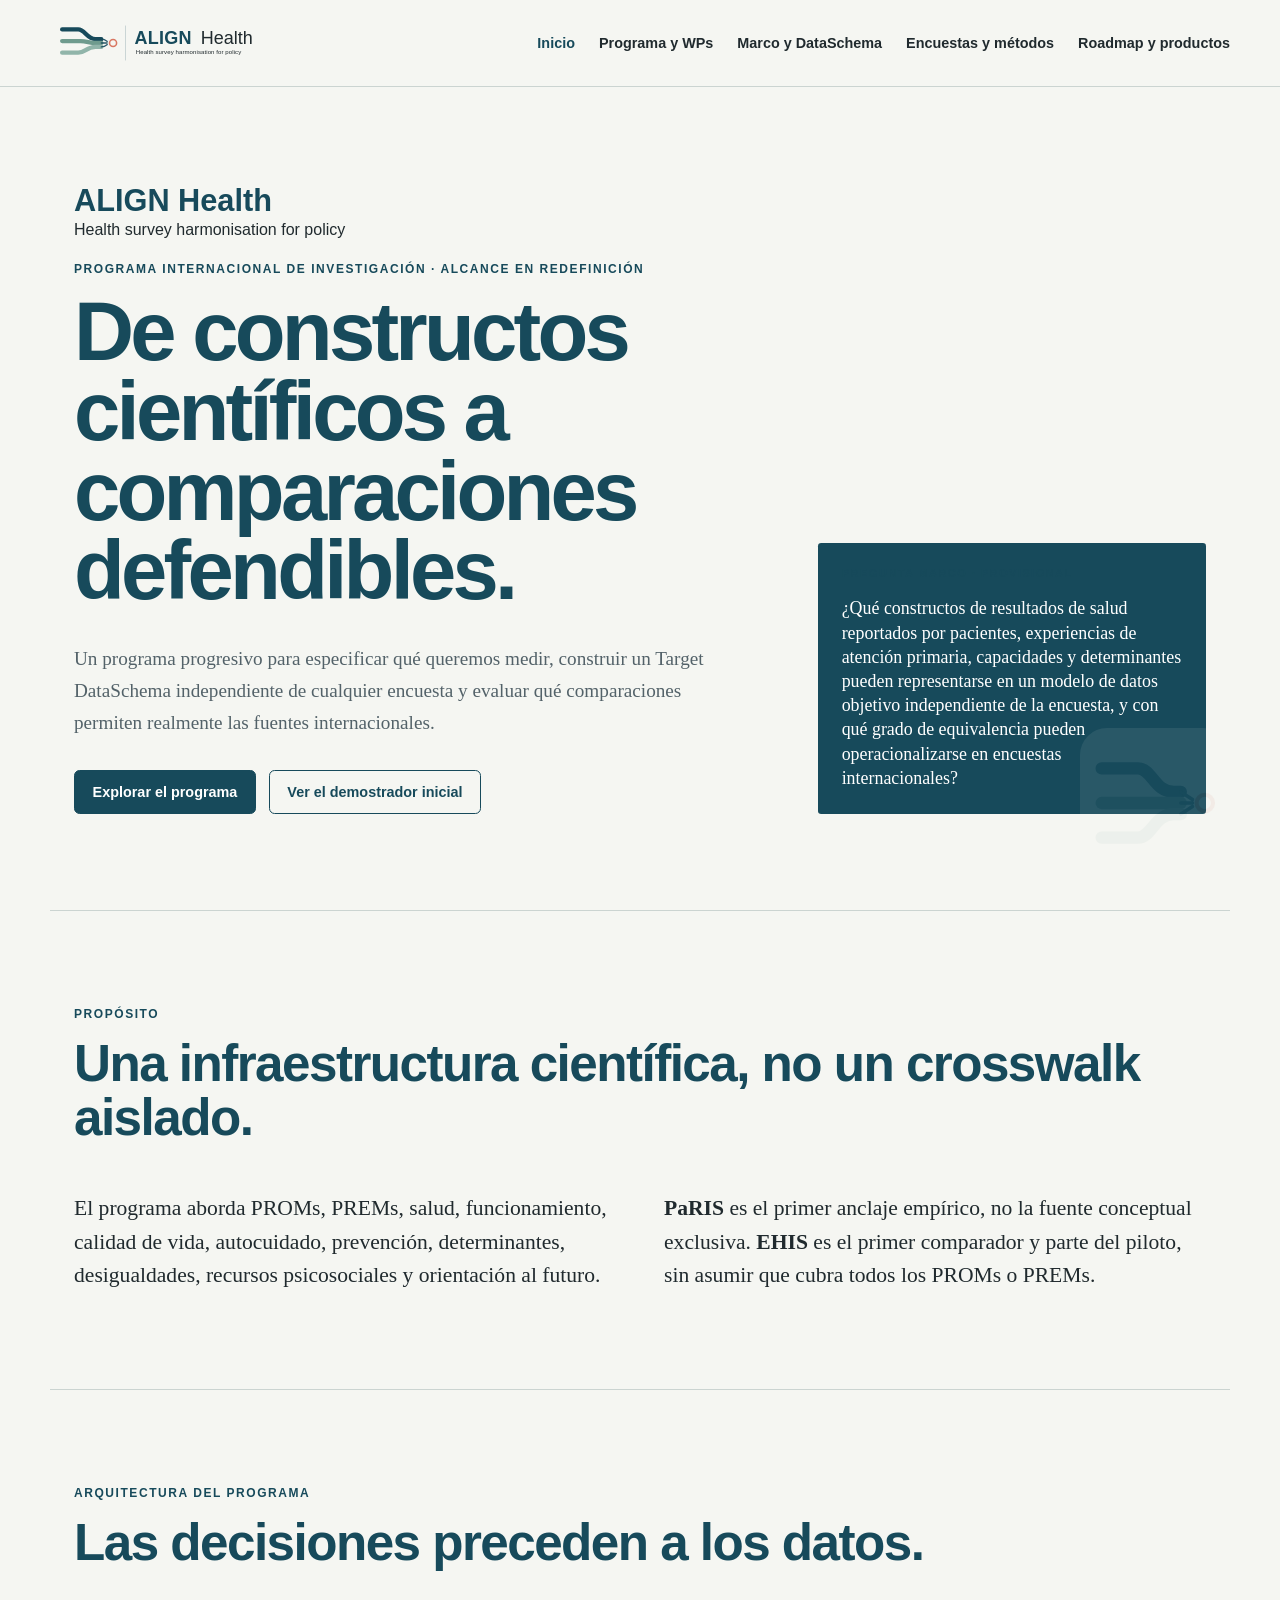
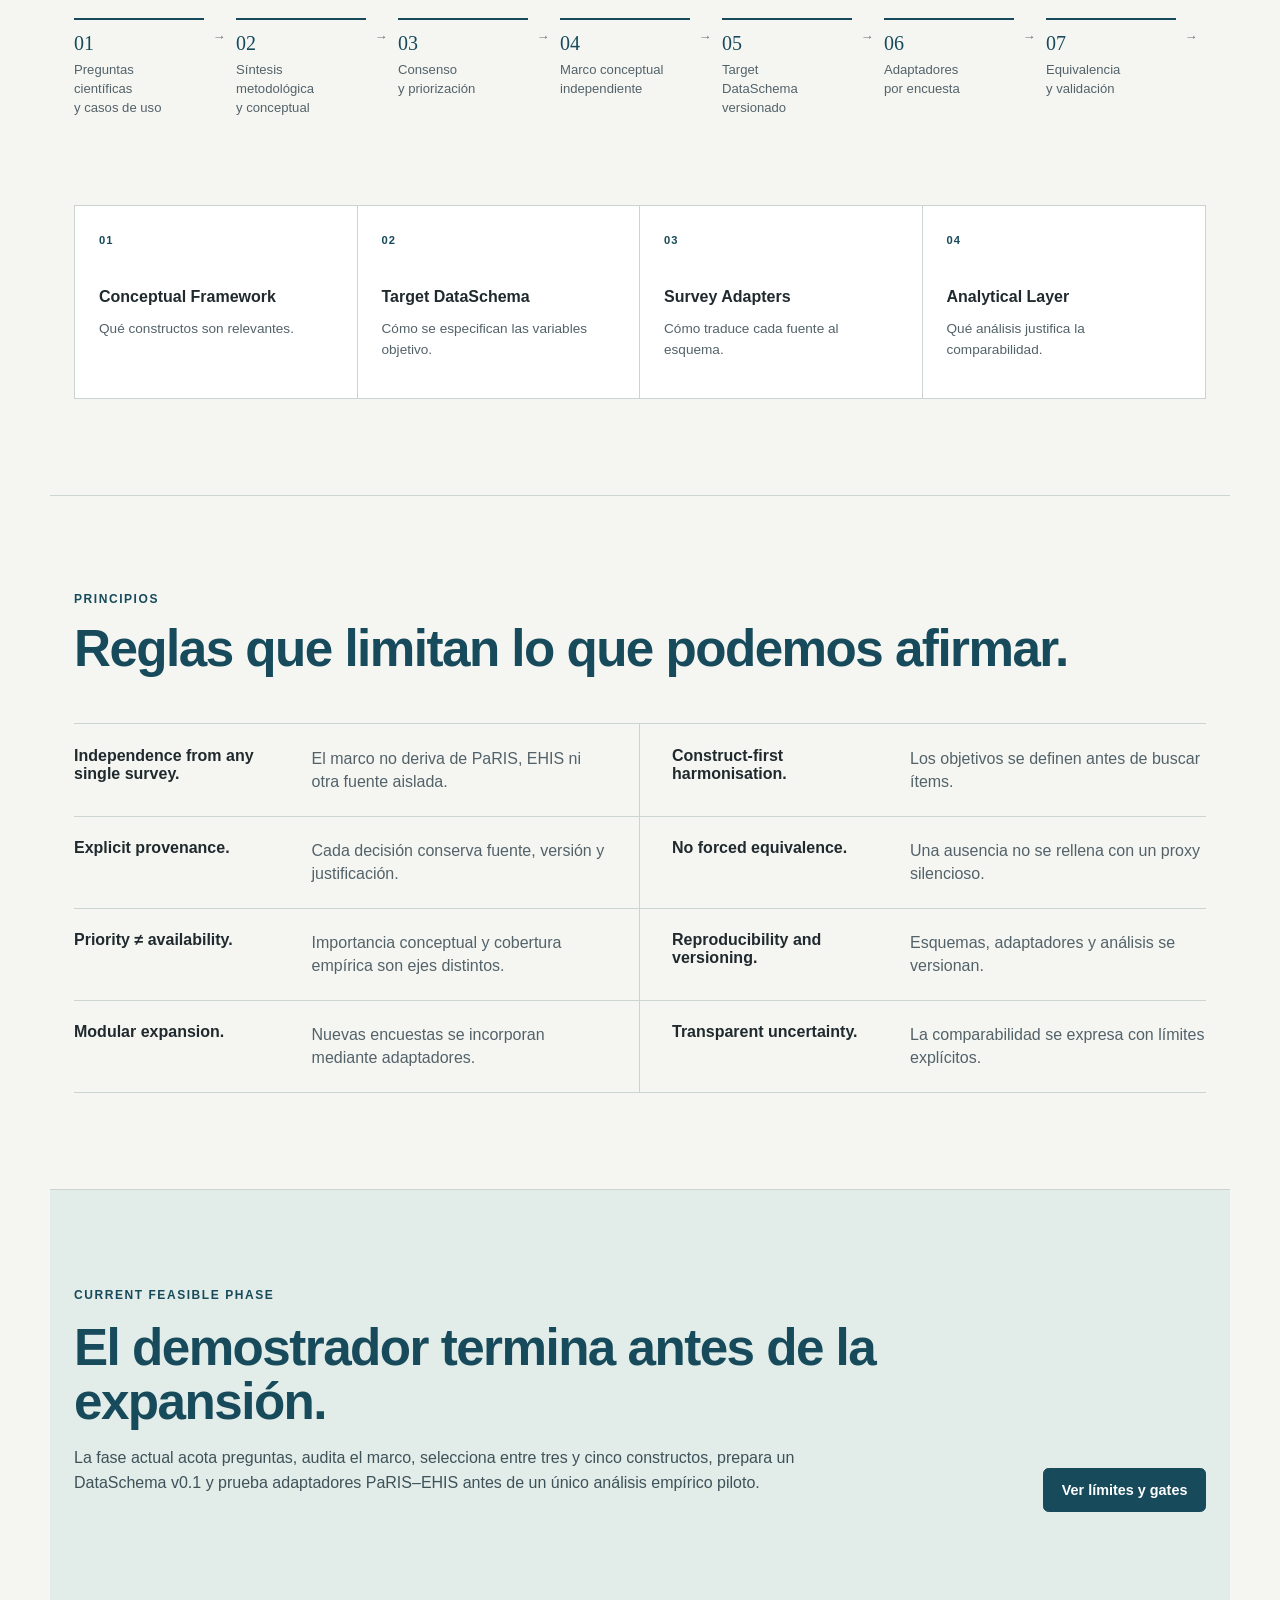
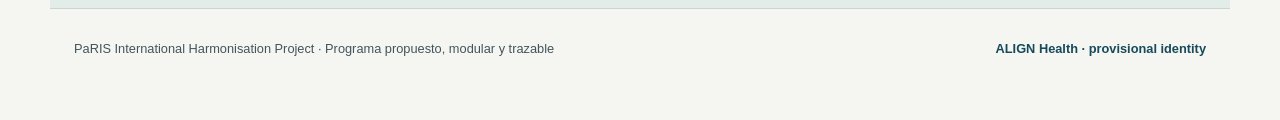
==== commit 4ae8c172: "feat: adopt ALIGN Health working identity" ====
--- a/website/index.html
+++ b/website/index.html
@@ -1,8 +1,8 @@
-<!doctype html><html lang="es"><head><meta charset="utf-8"><meta name="viewport" content="width=device-width, initial-scale=1"><meta name="description" content="Programa internacional para armonizar resultados, experiencias, capacidades y determinantes reportados en encuestas de salud."><title>PaRIS Harmonisation · Programa de investigación</title><link rel="icon" href="favicon.svg" type="image/svg+xml"><link rel="stylesheet" href="styles.css"></head>
+<!doctype html><html lang="es"><head><meta charset="utf-8"><meta name="viewport" content="width=device-width, initial-scale=1"><meta name="description" content="Programa internacional para armonizar resultados, experiencias, capacidades y determinantes reportados en encuestas de salud."><title>ALIGN Health · Programa de investigación</title><link rel="icon" href="favicon.svg" type="image/svg+xml"><link rel="apple-touch-icon" href="assets/brand/align-health-icon-color.svg"><link rel="stylesheet" href="styles.css"></head>
 <body><a class="skip-link" href="#contenido">Saltar al contenido</a>
-<header class="site-header"><a class="brand" href="index.html" aria-label="PaRIS Harmonisation, inicio"><span class="brand-mark">PH</span><span>PaRIS Harmonisation</span></a><nav aria-label="Navegación principal"><a aria-current="page" href="index.html">Inicio</a><a href="programa.html">Programa y WPs</a><a href="marco.html">Marco y DataSchema</a><a href="encuestas.html">Encuestas y métodos</a><a href="roadmap.html">Roadmap y productos</a></nav></header>
+<header class="site-header"><a class="brand" href="index.html" aria-label="ALIGN Health, inicio"><img class="brand-logo" src="assets/brand/align-health-logo-color.svg" alt="ALIGN Health — Health survey harmonisation for policy"><img class="brand-icon" src="assets/brand/align-health-icon-color.svg" alt=""></a><nav aria-label="Navegación principal"><a aria-current="page" href="index.html">Inicio</a><a href="programa.html">Programa y WPs</a><a href="marco.html">Marco y DataSchema</a><a href="encuestas.html">Encuestas y métodos</a><a href="roadmap.html">Roadmap y productos</a></nav></header>
 <main id="contenido">
-<section class="hero programme-hero"><div><p class="eyebrow">Programa internacional de investigación · alcance en redefinición</p><h1>De constructos científicos a comparaciones defendibles.</h1><p class="lead">Un programa progresivo para especificar qué queremos medir, construir un Target DataSchema independiente de cualquier encuesta y evaluar qué comparaciones permiten realmente las fuentes internacionales.</p><div class="hero-actions"><a class="button primary" href="programa.html">Explorar el programa</a><a class="button secondary" href="roadmap.html#piloto">Ver el demostrador inicial</a></div></div><aside class="principle-card sober" aria-label="Pregunta marco"><p class="card-label">Pregunta marco · provisional</p><p>¿Qué constructos de resultados de salud reportados por pacientes, experiencias de atención primaria, capacidades y determinantes pueden representarse en un modelo de datos objetivo independiente de la encuesta, y con qué grado de equivalencia pueden operacionalizarse en encuestas internacionales?</p></aside></section>
+<section class="hero programme-hero"><div><div class="hero-brand" aria-label="Marca provisional"><p class="hero-brand-name">ALIGN Health</p><p class="hero-brand-descriptor">Health survey harmonisation for policy</p></div><p class="eyebrow">Programa internacional de investigación · alcance en redefinición</p><h1>De constructos científicos a comparaciones defendibles.</h1><p class="lead">Un programa progresivo para especificar qué queremos medir, construir un Target DataSchema independiente de cualquier encuesta y evaluar qué comparaciones permiten realmente las fuentes internacionales.</p><div class="hero-actions"><a class="button primary" href="programa.html">Explorar el programa</a><a class="button secondary" href="roadmap.html#piloto">Ver el demostrador inicial</a></div></div><aside class="principle-card sober" aria-label="Pregunta marco"><p class="card-label">Pregunta marco · provisional</p><p>¿Qué constructos de resultados de salud reportados por pacientes, experiencias de atención primaria, capacidades y determinantes pueden representarse en un modelo de datos objetivo independiente de la encuesta, y con qué grado de equivalencia pueden operacionalizarse en encuestas internacionales?</p></aside></section>
 <section class="section purpose"><div class="section-heading"><div><p class="eyebrow">Propósito</p><h2>Una infraestructura científica, no un crosswalk aislado.</h2></div></div><div class="purpose-grid"><p>El programa aborda PROMs, PREMs, salud, funcionamiento, calidad de vida, autocuidado, prevención, determinantes, desigualdades, recursos psicosociales y orientación al futuro.</p><p><strong>PaRIS</strong> es el primer anclaje empírico, no la fuente conceptual exclusiva. <strong>EHIS</strong> es el primer comparador y parte del piloto, sin asumir que cubra todos los PROMs o PREMs.</p></div></section>
 <section class="section architecture-section"><div class="section-heading"><div><p class="eyebrow">Arquitectura del programa</p><h2>Las decisiones preceden a los datos.</h2></div></div><ol class="research-chain" aria-label="Cadena de dependencias científicas"><li>Preguntas científicas<br>y casos de uso</li><li>Síntesis metodológica<br>y conceptual</li><li>Consenso<br>y priorización</li><li>Marco conceptual<br>independiente</li><li>Target DataSchema<br>versionado</li><li>Adaptadores<br>por encuesta</li><li>Equivalencia<br>y validación</li><li>Análisis comparativos<br>reproducibles</li></ol><div class="layer-strip" aria-label="Cuatro capas del programa"><article><span>01</span><h3>Conceptual Framework</h3><p>Qué constructos son relevantes.</p></article><article><span>02</span><h3>Target DataSchema</h3><p>Cómo se especifican las variables objetivo.</p></article><article><span>03</span><h3>Survey Adapters</h3><p>Cómo traduce cada fuente al esquema.</p></article><article><span>04</span><h3>Analytical Layer</h3><p>Qué análisis justifica la comparabilidad.</p></article></div></section>
 <section class="section"><div class="section-heading"><div><p class="eyebrow">Principios</p><h2>Reglas que limitan lo que podemos afirmar.</h2></div></div><ul class="principles-list"><li><strong>Independence from any single survey.</strong><span>El marco no deriva de PaRIS, EHIS ni otra fuente aislada.</span></li><li><strong>Construct-first harmonisation.</strong><span>Los objetivos se definen antes de buscar ítems.</span></li><li><strong>Explicit provenance.</strong><span>Cada decisión conserva fuente, versión y justificación.</span></li><li><strong>No forced equivalence.</strong><span>Una ausencia no se rellena con un proxy silencioso.</span></li><li><strong>Priority ≠ availability.</strong><span>Importancia conceptual y cobertura empírica son ejes distintos.</span></li><li><strong>Reproducibility and versioning.</strong><span>Esquemas, adaptadores y análisis se versionan.</span></li><li><strong>Modular expansion.</strong><span>Nuevas encuestas se incorporan mediante adaptadores.</span></li><li><strong>Transparent uncertainty.</strong><span>La comparabilidad se expresa con límites explícitos.</span></li></ul></section>
--- a/website/styles.css
+++ b/website/styles.css
@@ -387,7 +387,7 @@
 }
 @media (max-width: 520px) {
   .site-header { align-items: flex-start; flex-direction: column; }
-  .site-header nav { width: 100%; margin-left: 0; }
+  .site-header nav { width: 100%; margin-left: 0; flex-wrap: wrap; overflow: visible; row-gap: .45rem; }
   .programme-hero h1 { font-size: 2.9rem; }
 }
 @media (prefers-reduced-motion: reduce) {
